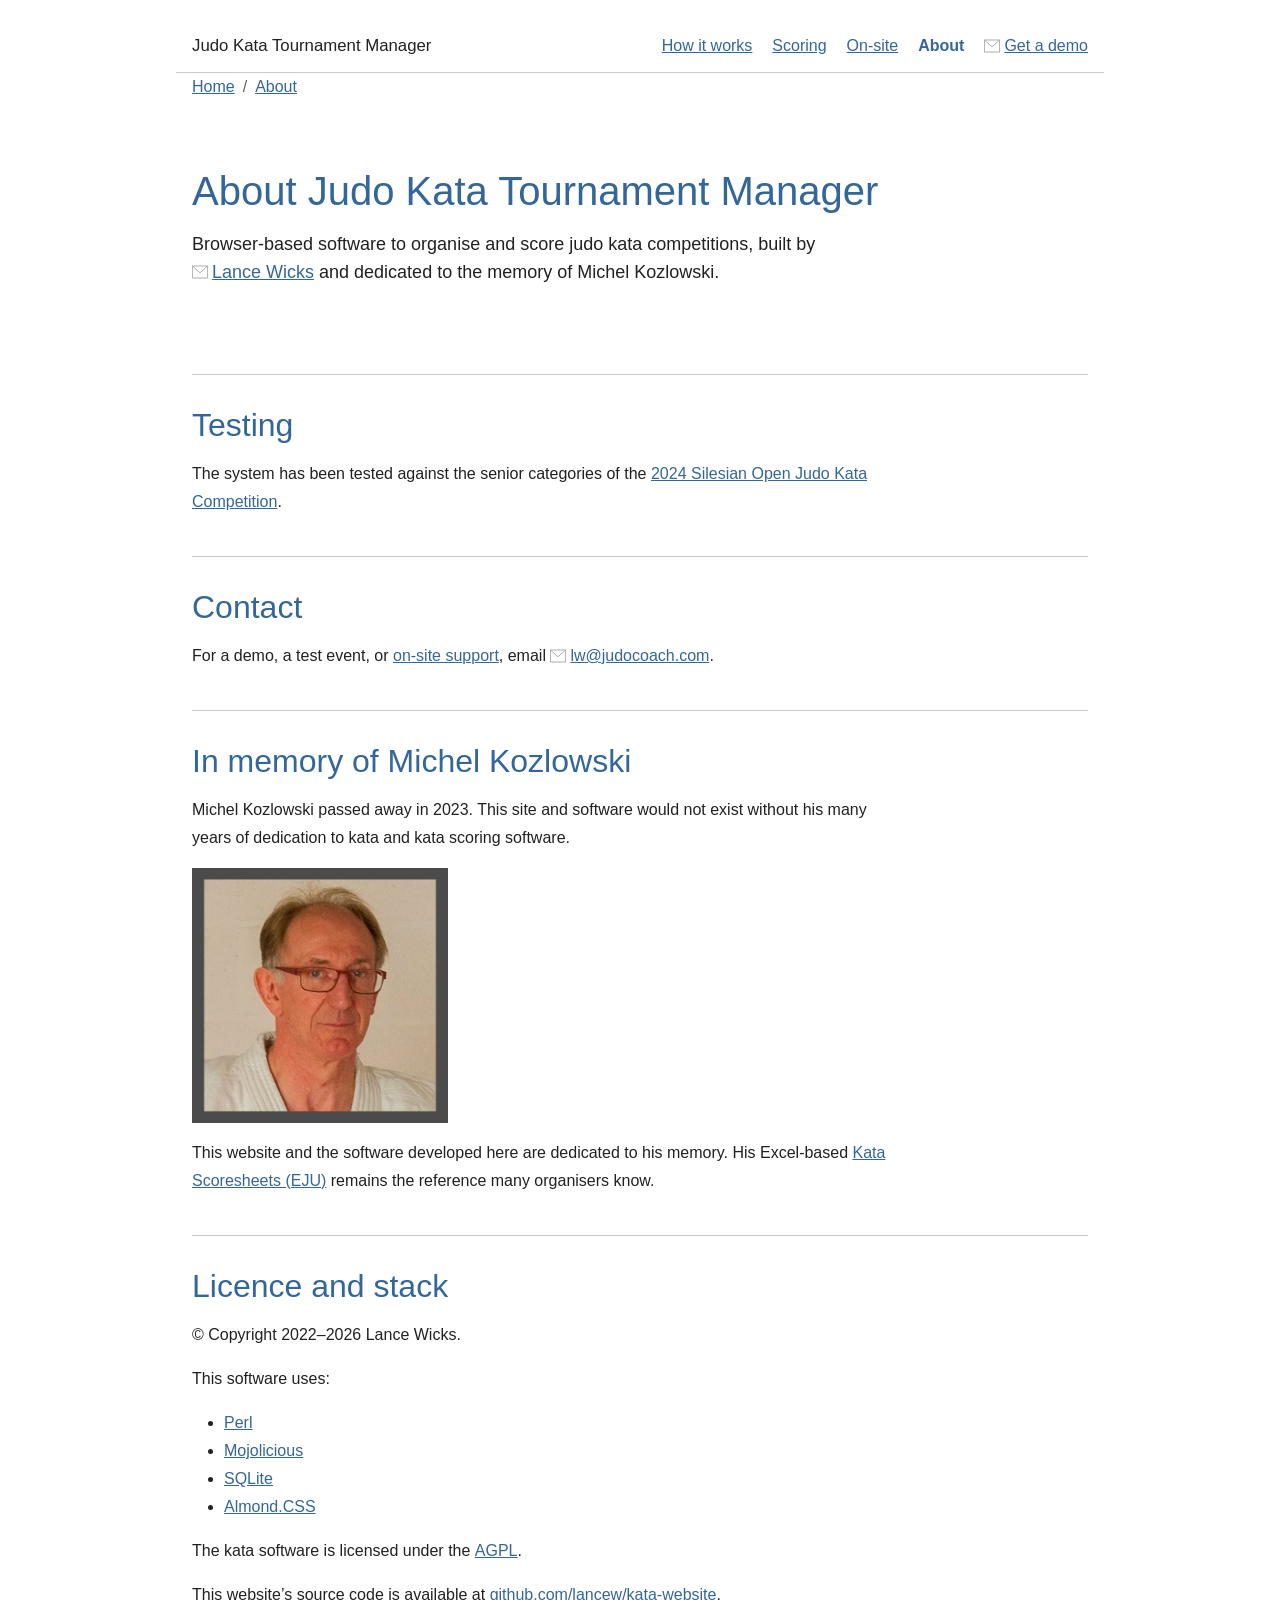
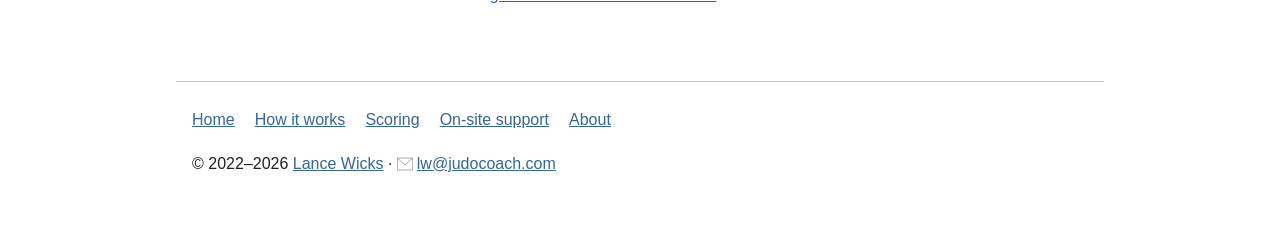
==== about/index.html @ 89c4f27e "Add value-led hero, how-it-works steps, FAQ and licensing copy to homepage" ====
<!DOCTYPE html>
<html lang="en">
  <head>
    <meta charset="utf-8" />
    <meta name="viewport" content="width=device-width, initial-scale=1" />
    <meta name="theme-color" content="#ffffff" />
    <meta name="author" content="Lance Wicks" />
    <meta name="copyright" content="Lance Wicks" />
    <meta property="og:type" content="website" />
    <meta property="og:site_name" content="Judo Kata Tournament Manager" />
    <meta property="og:locale" content="en_GB" />
    <meta property="og:image" content="https://katajudo.com/og-image.png" />
    <meta property="og:image:alt" content="Judo Kata Tournament Manager" />
    <meta name="twitter:card" content="summary_large_image" />
    <meta name="twitter:image" content="https://katajudo.com/og-image.png" />
    <meta name="twitter:image:alt" content="Judo Kata Tournament Manager" />
    <link rel="stylesheet" href="/css/almond.css" />
    <link rel="stylesheet" href="/css/kata.css" />
    <link rel="apple-touch-icon" sizes="180x180" href="/apple-touch-icon.png" />
    <link rel="icon" type="image/png" sizes="32x32" href="/favicon-32x32.png" />
    <link rel="icon" type="image/png" sizes="16x16" href="/favicon-16x16.png" />
    <link rel="manifest" href="/site.webmanifest" />
    <title>About the project | Judo Kata Tournament Manager</title>
    <meta name="description" content="Judo Kata Tournament Manager is built by Lance Wicks and dedicated to Michel Kozlowski. Contact, AGPL licence, and how to get a demo." />
    <link rel="canonical" href="https://katajudo.com/about/" />
    <meta property="og:url" content="https://katajudo.com/about/" />
    <meta property="og:title" content="About the project | Judo Kata Tournament Manager" />
    <meta property="og:description" content="Judo Kata Tournament Manager is built by Lance Wicks and dedicated to Michel Kozlowski. Contact, AGPL licence, and how to get a demo." />
    <meta name="twitter:title" content="About the project | Judo Kata Tournament Manager" />
    <meta name="twitter:description" content="Judo Kata Tournament Manager is built by Lance Wicks and dedicated to Michel Kozlowski. Contact, AGPL licence, and how to get a demo." />
    <script type="application/ld+json">
{
  "@context": "https://schema.org",
  "@graph": [
    {
      "@type": "WebSite",
      "@id": "https://katajudo.com/#website",
      "name": "Judo Kata Tournament Manager",
      "url": "https://katajudo.com/",
      "description": "Browser-based software to organise, score, and display judo kata competitions from one laptop on the local network.",
      "inLanguage": "en",
      "publisher": {
        "@id": "https://katajudo.com/#author"
      },
      "mainEntity": {
        "@id": "https://katajudo.com/#app"
      }
    },
    {
      "@type": "Person",
      "@id": "https://katajudo.com/#author",
      "name": "Lance Wicks",
      "email": "lw@judocoach.com",
      "url": "https://katajudo.com/about/",
      "sameAs": [
        "https://github.com/lancew",
        "https://www.linkedin.com/in/lancew",
        "https://perl.kiwi/typing"
      ]
    },
    {
      "@type": "SoftwareApplication",
      "@id": "https://katajudo.com/#app",
      "name": "Judo Kata Tournament Manager",
      "url": "https://katajudo.com/"
    },
    {
      "@type": "AboutPage",
      "@id": "https://katajudo.com/about/#webpage",
      "url": "https://katajudo.com/about/",
      "name": "About the project | Judo Kata Tournament Manager",
      "description": "Judo Kata Tournament Manager is built by Lance Wicks and dedicated to Michel Kozlowski. Contact, AGPL licence, and how to get a demo.",
      "isPartOf": {
        "@id": "https://katajudo.com/#website"
      },
      "about": {
        "@id": "https://katajudo.com/#app"
      },
      "primaryImageOfPage": {
        "@type": "ImageObject",
        "url": "https://katajudo.com/og-image.png"
      }
    },
    {
      "@type": "BreadcrumbList",
      "itemListElement": [
        {
          "@type": "ListItem",
          "position": 1,
          "name": "Home",
          "item": "https://katajudo.com/"
        },
        {
          "@type": "ListItem",
          "position": 2,
          "name": "About",
          "item": "https://katajudo.com/about/"
        }
      ]
    }
  ]
}
    </script>
  </head>
  <body>
    <a class="skip-link" href="#main">Skip to main content</a>

    <header class="site-header">
      <p class="site-brand"><a href="/">Judo Kata Tournament Manager</a></p>
      <nav class="site-nav" aria-label="Primary">
        <ul>
          <li><a href="/how-it-works/">How it works</a></li>
          <li><a href="/scoring/">Scoring</a></li>
          <li><a href="/on-site/">On-site</a></li>
          <li><a href="/about/" aria-current="page">About</a></li>
          <li>
            <a href="mailto:lw@judocoach.com?subject=Kata%20Tournament%20Manager%20demo">Get a demo</a>
          </li>
        </ul>
      </nav>
    </header>

    <main id="main" class="content">
      <nav class="breadcrumbs" aria-label="Breadcrumb">
        <ol>
          <li><a href="/">Home</a></li>
          <li><a href="/about/" aria-current="page">About</a></li>
        </ol>
      </nav>

      <header class="hero">
        <h1>About Judo Kata Tournament Manager</h1>
        <p class="lede">
          Browser-based software to organise and score judo kata competitions,
          built by
          <a href="mailto:lw@judocoach.com">Lance Wicks</a>
          and dedicated to the memory of Michel Kozlowski.
        </p>
      </header>

      <section class="section" aria-labelledby="testing-heading">
        <h2 id="testing-heading">Testing</h2>
        <p>
          The system has been tested against the senior categories of the
          <a
            href="https://sites.google.com/view/silesian-kata/silesian-open-judo-kata"
            rel="noopener noreferrer"
            >2024 Silesian Open Judo Kata Competition</a
          >.
        </p>
      </section>

      <section class="section" aria-labelledby="contact-heading">
        <h2 id="contact-heading">Contact</h2>
        <p>
          For a demo, a test event, or
          <a href="/on-site/">on-site support</a>, email
          <a href="mailto:lw@judocoach.com">lw@judocoach.com</a>.
        </p>
      </section>

      <section class="section memorial" aria-labelledby="memorial-heading">
        <h2 id="memorial-heading">In memory of Michel Kozlowski</h2>
        <p>
          Michel Kozlowski passed away in 2023. This site and software would not
          exist without his many years of dedication to kata and kata scoring
          software.
        </p>
        <img
          src="/mk.jpg"
          alt="Portrait of Michel Kozlowski"
          width="660"
          height="657"
          loading="lazy"
        />
        <p>
          This website and the software developed here are dedicated to his
          memory. His Excel-based
          <a
            href="https://sites.google.com/site/katascoresheets/"
            rel="noopener noreferrer"
            >Kata Scoresheets (EJU)</a
          >
          remains the reference many organisers know.
        </p>
      </section>

      <section class="section" aria-labelledby="licence-heading">
        <h2 id="licence-heading">Licence and stack</h2>
        <p>© Copyright 2022–2026 Lance Wicks.</p>
        <p>This software uses:</p>
        <ul>
          <li>
            <a href="https://www.perl.org/" rel="noopener noreferrer">Perl</a>
          </li>
          <li>
            <a href="https://mojolicious.io/" rel="noopener noreferrer"
              >Mojolicious</a
            >
          </li>
          <li>
            <a href="https://sqlite.org/index.html" rel="noopener noreferrer"
              >SQLite</a
            >
          </li>
          <li>
            <a
              href="https://alvaromontoro.github.io/almond.css/demo/"
              rel="noopener noreferrer"
              >Almond.CSS</a
            >
          </li>
        </ul>
        <p>
          The kata software is licensed under the
          <a
            href="https://github.com/lancew/judo-kata-tournament-manager/blob/main/LICENSE"
            rel="noopener noreferrer"
            >AGPL</a
          >.
        </p>
        <p>
          This website’s source code is available at
          <a
            href="https://github.com/lancew/kata-website"
            rel="noopener noreferrer"
            >github.com/lancew/kata-website</a
          >.
        </p>
      </section>
    </main>

    <footer class="site-footer">
      <nav class="footer-nav" aria-label="Footer">
        <ul>
          <li><a href="/">Home</a></li>
          <li><a href="/how-it-works/">How it works</a></li>
          <li><a href="/scoring/">Scoring</a></li>
          <li><a href="/on-site/">On-site support</a></li>
          <li><a href="/about/">About</a></li>
        </ul>
      </nav>
      <p>
        © 2022–2026
        <a href="/about/">Lance Wicks</a>
        ·
        <a href="mailto:lw@judocoach.com">lw@judocoach.com</a>
      </p>
    </footer>

    <dialog class="lightbox" id="lightbox">
      <button type="button" class="lightbox-close" aria-label="Close">
        ×
      </button>
      <img id="lightbox-img" alt="" />
    </dialog>
    <script src="/js/lightbox.js" defer></script>
  </body>
</html>
---- css/almond.css ----
/************************************************************/
/*                        Almond.CSS                        */
/************************************************************/
/** Author:  Alvaro Montoro                                **/
/** Project: https://github.com/alvaromontoro/almond.css   **/
/************************************************************/
:root {
  /* Colors */
  --primaryH: 210;
  --primaryS: 50%;
  --primaryL: 40%;
  --primary-bg: #fff;
  --secondaryH: 0;
  --secondaryS: 0%;
  --secondaryL: 13%;
  --secondary-bg: #fff;
  /* Font */
  --font-family: Helvetica, Arial, sans-serif;
  --font-size-root: 16px;
  --font-weight-bolder: 700;
  --font-weight-bold: 400;
  --font-weight-normal: 200;
  --font-weight-thin: 100;
  --line-height: 1.75rem;
  --heading-margin: 1.5rem 0 1rem;
  /* Inputs */
  --border-radius: 2px;
  /* Status */
  --error: #d00;
  --warning: #ec0;
  --info: #369;
  --correct: #080; }

:root {
  /* Calculated colors */
  --primary: hsl(var(--primaryH), var(--primaryS), var(--primaryL));
  --primary-bright: hsl(var(--primaryH), calc(var(--primaryS) * 1.25), 90%);
  --primary-transparent: hsla(var(--primaryH), var(--primaryS), var(--primaryL), 0.05);
  --primary-dark: hsl(var(--primaryH), var(--primaryS), calc(var(--primaryL) * 0.5));
  --primary-darker: hsl(var(--primaryH), var(--primaryS), calc(var(--primaryL) * 0.2));
  --primary-light: hsl(var(--primaryH), var(--primaryS), 75%);
  --primary-lighter: hsl(var(--primaryH), var(--primaryS), 96%);
  --secondary: hsl(var(--secondaryH), var(--secondaryS), var(--secondaryL));
  --secondary-transparent: hsl(var(--secondaryH), var(--secondaryS), var(--secondaryL), 0.05);
  --secondary-dark: hsl(var(--secondaryH), var(--secondaryS), calc(var(--secondaryL) * 0.5));
  --secondary-darker: hsl(var(--secondaryH), var(--secondaryS), calc(var(--secondaryL) * 0.2));
  --secondary-light: hsl(var(--secondaryH), var(--secondaryS), 75%);
  --secondary-lighter: hsl(var(--secondaryH), var(--secondaryS), 96%); }

html {
  -ms-text-size-adjust: 100%;
  -webkit-text-size-adjust: 100%;
  background-color: var(--secondary-bg);
  color: var(--secondary);
  font-family: var(--font-family);
  font-size: var(--font-size-root);
  font-weight: var(--font-weight-normal);
  margin: 0;
  padding: 0; }

body {
  font-size: 1rem;
  margin: auto auto;
  padding: 1rem; }

@media all and (min-width: 1024px) {
  body {
    max-width: 920px; } }

@media all and (min-width: 1200px) {
  body {
    max-width: 1080px; } }

:focus {
  outline: 1px dashed var(--primary);
  outline-offset: 2px; }

[hidden],
template {
  display: none; }

h1,
h2,
h3,
h4,
h5,
h6 {
  color: var(--primary);
  font-weight: var(--font-weight-normal);
  margin: var(--heading-margin); }

h1 {
  font-size: 2.5rem; }

h2 {
  font-size: 2rem; }

h3 {
  font-size: 1.66rem; }

h4 {
  font-size: 1.45rem; }

h5 {
  font-size: 1.25rem;
  font-weight: var(--font-weight-bold); }

h6 {
  font-size: 1.125rem;
  font-weight: var(--font-weight-bold); }

ul,
ol {
  margin: 1rem 0;
  padding-left: 2rem; }
  ul ul,
  ul ol,
  ol ul,
  ol ol {
    margin: 0; }

li {
  font-size: 1rem;
  line-height: var(--line-height);
  max-width: 80ch;
  max-width: calc(80ch - 3rem); }

table {
  background-color: var(--secondary-bg);
  border: 0;
  border-collapse: collapse;
  border-spacing: 0;
  width: 100%; }

thead {
  box-shadow: inset 0 -2px var(--secondary); }

tfoot {
  box-shadow: inset 0 2px var(--secondary); }

tbody tr:nth-child(even) {
  background-color: var(--secondary-lighter); }

tbody tr:hover {
  background-color: var(--primary-lighter); }

td,
th {
  padding: 1rem 0.5rem;
  vertical-align: top; }

th {
  font-weight: var(--font-weight-bolder); }

input:not([type="file"]),
optgroup,
option,
textarea,
select {
  border: 1px solid var(--secondary-light);
  border-radius: var(--border-radius);
  box-sizing: border-box;
  color: inherit;
  font: inherit;
  font-size: 1rem;
  height: 2.5rem;
  line-height: normal;
  margin: 0;
  padding: 0 0.5rem;
  max-width: 100%;
  min-width: 15rem;
  text-transform: none;
  vertical-align: bottom; }
  input:not([type="file"]):invalid,
  optgroup:invalid,
  option:invalid,
  textarea:invalid,
  select:invalid {
    border-color: var(--error); }
  input:not([type="file"]):invalid:hover,
  optgroup:invalid:hover,
  option:invalid:hover,
  textarea:invalid:hover,
  select:invalid:hover {
    border: 1px solid #aa0000; }
  input:not([type="file"])[disabled], input:not([type="file"]):disabled,
  optgroup[disabled],
  optgroup:disabled,
  option[disabled],
  option:disabled,
  textarea[disabled],
  textarea:disabled,
  select[disabled],
  select:disabled {
    background: var(--secondary-lighter);
    color: var(--secondary-light); }
  input:not([type="file"])::-webkit-calendar-picker-indicator,
  optgroup::-webkit-calendar-picker-indicator,
  option::-webkit-calendar-picker-indicator,
  textarea::-webkit-calendar-picker-indicator,
  select::-webkit-calendar-picker-indicator {
    display: none;
    background: none; }

input:not([type="file"]):not([type="image"]):not(:invalid):not(:disabled):not([disabled]):not([readonly]):hover,
textarea:not(:invalid):not(:disabled):not([disabled]):not([readonly]):hover,
select:not(:invalid):not(:disabled):not([disabled]):not([readonly]):hover {
  border: 1px solid var(--secondary); }

input[type="color"] {
  padding: 0.125rem; }

input[type="range"] {
  padding: 0; }

textarea {
  height: 5rem;
  line-height: 1.5rem;
  overflow: auto; }

input[type="number"]::-webkit-inner-spin-button,
input[type="number"]::-webkit-outer-spin-button {
  height: auto; }

input[type="search"] {
  -webkit-appearance: textfield;
  appearance: textfield; }

input[type="search"]::-webkit-search-cancel-button,
input[type="search"]::-webkit-search-decoration {
  -webkit-appearance: none;
  appearance: none; }

input[type="radio"],
input[type="checkbox"],
input[type="image"],
input[type="file"] {
  border: 0;
  box-sizing: border-box;
  height: auto;
  max-width: initial;
  min-width: auto;
  padding: 0; }

button,
input[type="button"],
input[type="reset"],
input[type="submit"] {
  -webkit-appearance: button;
  appearance: button;
  background-color: var(--primary);
  border: 1px solid transparent;
  border-radius: var(--border-radius);
  box-sizing: border-box;
  color: var(--primary-bg);
  cursor: pointer;
  display: inline-block;
  font-size: 0.8rem;
  font-weight: var(--font-weight-bold);
  margin: 0;
  max-width: auto;
  min-height: 2.5rem;
  min-width: auto;
  overflow: visible;
  padding: 0 1rem;
  text-transform: uppercase; }
  button[disabled], button:disabled,
  input[type="button"][disabled],
  input[type="button"]:disabled,
  input[type="reset"][disabled],
  input[type="reset"]:disabled,
  input[type="submit"][disabled],
  input[type="submit"]:disabled {
    background: var(--secondary-lighter);
    color: var(--secondary-light); }
  button:not(:disabled):not([disabled]):hover,
  input[type="button"]:not(:disabled):not([disabled]):hover,
  input[type="reset"]:not(:disabled):not([disabled]):hover,
  input[type="submit"]:not(:disabled):not([disabled]):hover {
    background-color: var(--primary-dark);
    border: 1px solid transparent; }

input[type="reset"] {
  background-color: var(--primary-bg);
  border: 1px solid var(--primary);
  color: var(--primary); }
  input[type="reset"]:not(:disabled):not([disabled]):hover {
    background-color: var(--primary-lighter); }
  input[type="reset"]:disabled, input[type="reset"][disabled] {
    background: var(--secondary-lighter);
    border: 1px solid transparent;
    color: var(--secondary-light); }

button[disabled],
html input[disabled] {
  cursor: default; }

button::-moz-focus-inner,
input::-moz-focus-inner {
  border: 0;
  padding: 0; }

input[type="radio"],
input[type="checkbox"] {
  -moz-appearance: none;
  -webkit-appearance: none;
  appearance: none;
  width: 1rem;
  height: 1rem;
  border-radius: 50%;
  border: 1px solid var(--secondary-light);
  box-shadow: inset 0 0 0 0.185rem var(--secondary-bg);
  background: var(--secondary-bg);
  vertical-align: text-top; }
  input[type="radio"][type="checkbox"],
  input[type="checkbox"][type="checkbox"] {
    border-radius: var(--border-radius); }
  input[type="radio"]:checked,
  input[type="checkbox"]:checked {
    background: var(--primary); }
  input[type="radio"]:disabled,
  input[type="checkbox"]:disabled {
    box-shadow: inset 0 0 0 0.185rem var(--secondary-lighter);
    background: var(--secondary-lighter); }

select:not([multiple]) {
  -webkit-appearance: none;
  appearance: none;
  background-image: url("data:image/svg+xml;utf8,<svg xmlns='http://www.w3.org/2000/svg' width='40' height='40'><path d='M0,10 20,30 40,10' fill='none' stroke='%23999' stroke-width='2'/></svg>");
  background-size: 1em 1em;
  background-repeat: no-repeat;
  background-position: right 0.5em center;
  padding-right: 2em; }
  select:not([multiple]):hover, select:not([multiple]):active {
    background-image: url("data:image/svg+xml;utf8,<svg xmlns='http://www.w3.org/2000/svg' width='40' height='40'><path d='M0,10 20,30 40,10' fill='none' stroke='%23222' stroke-width='2'/></svg>"); }

select[multiple] {
  min-height: 10rem;
  padding: 0; }
  select[multiple] option:checked {
    background: var(--secondary-light) linear-gradient(0deg, var(--secondary-light) 0%, var(--secondary-light) 100%); }
  select[multiple]:focus option:checked {
    background: var(--primary) linear-gradient(0deg, var(--primary) 0%, var(--primary) 100%);
    color: var(--primary-bg); }

optgroup {
  border: 0;
  border-radius: 0;
  font-weight: var(--font-weight-bolder);
  padding: 0.5rem; }

option {
  border: 0;
  border-radius: 0;
  display: flex;
  font-weight: var(--font-weight-normal);
  align-items: center;
  justify-content: flex-start; }
  option:hover {
    border: 0;
    background: var(--primary-lighter); }

a,
a:link,
a:visited,
a:active,
a:focus {
  color: var(--primary);
  font-weight: var(--font-weight-bold);
  text-decoration: underline; }

a:hover {
  text-decoration: none;
  color: var(--primary-dark); }

abbr[title] {
  border-bottom: 0;
  text-decoration: underline;
  text-decoration-style: dashed;
  text-decoration-color: var(--primary); }

address {
  display: block;
  font-style: normal;
  margin: 1rem 0; }

audio {
  display: inline-block;
  vertical-align: baseline;
  max-width: 100%; }
  audio:not([controls]) {
    display: none;
    height: 0; }

b,
strong {
  font-weight: var(--font-weight-bolder); }

blockquote {
  background-color: var(--secondary-transparent);
  box-sizing: border-box;
  display: block;
  margin: 1rem 0 1rem 3rem;
  max-width: 80ch;
  max-width: calc(80ch - 3rem);
  overflow: hidden;
  padding: 1rem;
  page-break-inside: avoid;
  position: relative; }
  blockquote::before {
    content: open-quote;
    color: hsla(var(--secondaryH), var(--secondaryS), var(--secondaryL), 0.15);
    font-size: 5rem;
    font-family: "Times New Roman", "Times", serif;
    left: 0.25rem;
    line-height: 1;
    position: absolute;
    top: 0;
    z-index: -1; }
  blockquote > :first-child {
    margin-top: 0;
    text-indent: 1rem; }
  blockquote > :last-child {
    margin-bottom: 0; }

canvas {
  display: inline-block;
  vertical-align: baseline;
  max-width: 100%; }

cite {
  font-style: italic;
  font-weight: var(--font-weight-thin); }

code {
  background: var(--secondary-lighter);
  color: var(--secondary);
  display: inline-block;
  font-family: monospace, monospace;
  font-size: 1em;
  font-weight: var(--font-weight-bold);
  padding: 0 0.25rem; }

del {
  text-decoration: line-through;
  text-decoration-color: var(--primary); }

dialog {
  border: 1px solid var(--secondary-light);
  border-radius: var(--border-radius);
  display: none;
  left: 50%;
  margin: 0;
  max-height: 80vh;
  max-width: 80vw;
  min-width: 20vw;
  padding: 1rem;
  position: fixed;
  top: 50%;
  transform: translate(-50%, -50%);
  z-index: 1; }
  dialog[open] {
    display: flex;
    flex-direction: column; }
  dialog::before {
    content: "";
    background: var(--secondary);
    height: 100vmax;
    left: 50%;
    opacity: 0.33;
    position: absolute;
    top: 50%;
    transform: translate(-50%, -50%);
    width: 100vmax;
    z-index: -1; }
  dialog::after {
    content: "";
    background: var(--primary-bg);
    border-radius: var(--border-radius);
    height: 100%;
    left: 0;
    position: absolute;
    top: 0;
    width: 100%;
    z-index: -1; }
  dialog > * {
    max-height: 80vh;
    overflow: auto; }
  dialog > h1,
  dialog > h2,
  dialog > h3,
  dialog > h4,
  dialog > h5,
  dialog > h6 {
    border-bottom: 1px solid var(--secondary-light);
    border-radius: var(--border-radius) var(--border-radius) 0 0;
    color: var(--secondary);
    font-size: 1.125rem;
    margin: -1rem -1rem 1rem -1rem;
    padding: 0.5rem 1rem; }

details {
  border: 1px solid var(--secondary-light);
  display: block;
  padding: 0 1rem; }
  details summary {
    margin: 0 -1rem;
    padding: 1rem; }
  details[open] summary {
    border-bottom: 1px solid var(--secondary-light); }
  details + details {
    border-top: 0;
    border-radius: 0; }
  details:first-of-type {
    border-top-left-radius: var(--border-radius);
    border-top-right-radius: var(--border-radius); }
  details:last-of-type {
    border-bottom-left-radius: var(--border-radius);
    border-bottom-right-radius: var(--border-radius); }

dfn {
  font-style: italic;
  font-weight: var(--font-weight-bold); }

dl {
  margin: 1rem 0;
  font-size: 1rem;
  line-height: 1.5rem;
  max-width: 80ch; }

dt {
  font-weight: var(--font-weight-bold);
  margin-top: 1rem; }

dd {
  margin-left: 1rem;
  font-style: italic; }

fieldset {
  border: 1px solid var(--secondary-light);
  border-radius: var(--border-radius);
  margin: 1rem 0;
  padding: 0 1rem 1rem 1rem; }
  fieldset > :last-child {
    margin-bottom: 0; }

legend {
  background: var(--secondary-lighter);
  border: 1px solid var(--secondary-light);
  border-radius: var(--border-radius);
  padding: 0.25rem 0.5rem; }

figure {
  background: var(--secondary-lighter);
  border: 1px solid var(--secondary-light);
  border-radius: var(--border-radius);
  display: block;
  margin: 1rem 0;
  padding: 1rem;
  text-align: center; }

figcaption {
  font-size: 0.875rem;
  font-style: italic; }

hgroup {
  border-left: 5px solid var(--primary);
  display: block;
  margin: var(--heading-margin);
  padding-left: 1rem; }
  hgroup h1,
  hgroup h2,
  hgroup h3,
  hgroup h4,
  hgroup h5,
  hgroup h6 {
    margin: 0; }

hr {
  border: 0;
  border-top: 1px solid var(--secondary-light);
  box-sizing: content-box;
  height: 0;
  margin: 2rem auto;
  max-width: 15rem;
  width: 50%; }

img {
  border: 0;
  max-width: 100%; }

ins {
  text-decoration: underline;
  text-decoration-color: var(--primary); }

kbd {
  background-color: var(--secondary-lighter);
  border: 1px solid var(--secondary-light);
  border-radius: var(--border-radius);
  color: var(--secondary);
  font-family: monospace, monospace;
  font-size: 0.9rem;
  padding: 0.125rem 0.25rem; }

mark {
  background-color: var(--primary-bright);
  border-left: 4px solid var(--primary-bright);
  border-right: 4px solid var(--primary-bright);
  color: var(--secondary-darker); }

output {
  font-weight: var(--font-weight-bold);
  unicode-bidi: isolate; }

p {
  font-size: 1rem;
  line-height: var(--line-height);
  margin: 1rem 0;
  max-width: 80ch; }

pre {
  font-family: monospace, monospace;
  font-size: 1em;
  margin: 1rem 0;
  max-width: 100%;
  overflow: auto; }
  pre > code {
    box-sizing: border-box;
    display: block;
    font-size: 1rem;
    line-height: 1.5rem;
    min-width: 100%;
    padding: 1rem;
    width: min-content; }

progress {
  display: inline-block;
  max-width: 100%;
  min-width: 15rem;
  vertical-align: baseline; }

q {
  font-style: italic; }
  q::before {
    content: open-quote;
    font-style: normal; }
  q::after {
    content: close-quote;
    font-style: normal; }

s,
strike {
  text-decoration: line-through;
  text-decoration-color: var(--primary); }

samp {
  font-family: monospace, monospace;
  font-size: 1em;
  font-weight: var(--font-weight-bold); }

small {
  font-size: 0.75em; }

sub,
sup {
  font-size: 0.75em;
  line-height: 0;
  position: relative;
  vertical-align: baseline; }

sup {
  top: -0.5em; }

sub {
  bottom: -0.25em; }

svg:not(:root) {
  border: 0;
  max-width: 100%;
  overflow: hidden; }

u {
  text-decoration: underline;
  text-decoration-style: wavy;
  text-decoration-color: var(--error); }

var {
  font-family: monospace, monospace;
  font-size: 1em;
  font-style: normal;
  font-weight: var(--font-weight-bold); }

video {
  display: inline-block;
  vertical-align: baseline;
  max-width: 100%; }

a[href^="mailto:"],
a[href^="tel:"],
a[href^="sms:"],
a[href^="file:"],
a[rel~="external"],
a[rel~="bookmark"],
a[download] {
  background-repeat: no-repeat;
  background-size: 1rem 1rem;
  background-position: 0rem 50%;
  display: inline-block;
  padding-left: 1.25rem; }

a[href^="mailto:"] {
  background-image: url("data:image/svg+xml;utf8,<svg xmlns='http://www.w3.org/2000/svg' width='40' height='40'><path d='M1,5 39,5 39,35 1,35 1,5 20,22 39,5' stroke='%23999' stroke-width='2' fill='none' /></svg>"); }

a[href^="tel:"] {
  background-image: url("data:image/svg+xml;utf8,<svg xmlns='http://www.w3.org/2000/svg' width='40' height='40'><g fill='none' stroke='%23999' stroke-width='2'><path d='M8,1 34,1 34,39 8,39Z M12,5 30,5 30,30 12,30Z' /><circle cx='21' cy='34' r='2' /></g></svg>"); }

a[href^="sms:"] {
  background-image: url("data:image/svg+xml;utf8,<svg xmlns='http://www.w3.org/2000/svg' width='40' height='40'><path d='M2,2 38,2 38,28 22,28 12,38 12,28 2,28Z' fill='none' stroke='%23999' stroke-width='2'/></svg>"); }

a[href^="file:"] {
  background-image: url("data:image/svg+xml;utf8,<svg xmlns='http://www.w3.org/2000/svg' width='40' height='40'><path d='M5,2 28,2 35,9 35,38 5,38Z M28,2 28,9 35,9' fill='none' stroke='%23999' stroke-width='2'/></svg>"); }

a[download] {
  background-image: url("data:image/svg+xml;utf8,<svg xmlns='http://www.w3.org/2000/svg' width='40' height='40'><path d='M5,2 28,2 35,9 35,38 5,38Z M28,2 28,9 35,9 M20,10 20,30 M11,21 20,30 29,21' fill='none' stroke='%23999' stroke-width='2'/></svg>"); }

a[rel~="external"] {
  background-image: url("data:image/svg+xml;utf8,<svg xmlns='http://www.w3.org/2000/svg' width='40' height='40'><path d='M28,4 39,4 39,15 M39,4 23,20 M28,9 7,9 7,34 35,34 35,15' fill='none' stroke='%23999' stroke-width='2'/></svg>"); }

a[rel~="bookmark"] {
  background-image: url("data:image/svg+xml;utf8,<svg xmlns='http://www.w3.org/2000/svg' width='40' height='40'><path d='M5,2 35,2 35,38 20,25 5,38Z' fill='none' stroke='%23999' stroke-width='2'/></svg>"); }

/* input images */
input[type="date"],
input[type="datetime-local"],
input[type="email"],
input[type="month"],
input[type="number"],
input[type="password"],
input[type="search"],
input[type="tel"],
input[type="time"],
input[type="url"],
input[type="week"] {
  padding-left: 2.5rem;
  background-repeat: no-repeat;
  background-size: 1.5rem 1.5rem;
  background-position: 0.5rem 50%; }

input[type="date"],
input[type="datetime-local"],
input[type="month"],
input[type="week"] {
  background-image: url("data:image/svg+xml;utf8,<svg xmlns='http://www.w3.org/2000/svg' width='40' height='40'><rect x='1' y='5' width='37' height='7' fill='%23e8e8e8' /><path d='M1,5 37,5 37,37 1,37 Z M1,13 37,13 37,21 1,21 1,29 37,29 M7,5 7,37 13,37 13,5 19,5 19,37 25,37 25,5 31,5 31,37' stroke='%23ccc' stroke-width='2' fill='none' /></svg>"); }

input[type="email"] {
  background-image: url("data:image/svg+xml;utf8,<svg xmlns='http://www.w3.org/2000/svg' width='40' height='40'><path d='M1,5 39,5 39,35 1,35 1,5 20,22 39,5' stroke='%23ccc' stroke-width='2' fill='none' /></svg>"); }

input[type="time"] {
  background-image: url("data:image/svg+xml;utf8,<svg xmlns='http://www.w3.org/2000/svg' width='40' height='40'><circle cx='20' cy='20' r='19' fill='none' stroke='%23ccc' stroke-width='2' /><path d='M21,20 8.5,20' stroke='%23ccc' stroke-width='3' /><path d='M20,21 20,5' stroke='%23ccc' stroke-width='2' /></svg>"); }

input[type="search"] {
  background-image: url("data:image/svg+xml;utf8,<svg xmlns='http://www.w3.org/2000/svg' width='40' height='40'><path d='M36,36 20,20' stroke='%23ccc' stroke-width='3' /><circle cx='15' cy='15' r='14' fill='white' stroke='%23ccc' stroke-width='2' /></svg>"); }

input[type="password"] {
  background-image: url("data:image/svg+xml;utf8,<svg xmlns='http://www.w3.org/2000/svg' width='40' height='40'><circle cx='20' cy='15' r='10' fill='none' stroke='%23ccc' stroke-width='2' /><path fill='white' stroke='%23ccc' stroke-width='2' d='M5,19 35,19 35,39 5,39Z M20,25 20,30' /></svg>"); }

input[type="tel"] {
  background-image: url("data:image/svg+xml;utf8,<svg xmlns='http://www.w3.org/2000/svg' width='40' height='40'><g fill='none' stroke='%23ccc' stroke-width='2'><path d='M8,1 34,1 34,39 8,39Z M12,5 30,5 30,30 12,30Z' /><circle cx='21' cy='34' r='2' /></g></svg>"); }

input[type="url"] {
  background-image: url("data:image/svg+xml;utf8,<svg xmlns='http://www.w3.org/2000/svg' width='40' height='40'><g fill='none' stroke='%23ccc' stroke-width='2'><circle cx='20' cy='20' r='19'  /><path d='M2,20 38,20 M20,2 C7,2 7,38 20,38 33,38 33,2 20,2 20,2 20,38 20,38' /></g></svg>"); }

input[type="number"] {
  background-image: url("data:image/svg+xml;utf8,<svg xmlns='http://www.w3.org/2000/svg' width='40' height='40'><path d='M26,4 21,36 M15,4 10,36 M4,15 36,15 M2,26 34,26' fill='none' stroke='%23ccc' stroke-width='2' /></svg>"); }

[role="progressbar"] {
  --value: 50;
  --thick: 50%;
  --medium: 58%;
  --thin: 67%;
  --thickness: var(--medium);
  aspect-ratio: 1;
  border-radius: 50%;
  display: grid;
  font-size: 2em;
  overflow: hidden;
  place-items: center;
  position: relative;
  width: 100%; }
  [role="progressbar"]::before {
    content: "";
    background: conic-gradient(var(--primary) calc(var(--value) * 1%), #0000 0);
    background-color: var(--primary-lighter);
    height: 100%;
    left: 0;
    -webkit-mask: radial-gradient(#0000 var(--thickness), #000 0);
    mask: radial-gradient(#0000 var(--thickness), #000 0);
    position: absolute;
    top: 0;
    transition: background-color 0.5s;
    width: 100%; }
  [role="progressbar"]::after {
    counter-reset: percentage var(--value);
    content: counter(percentage) "%"; }
  [role="progressbar"]:hover::before {
    background-color: var(--primary-light); }
---- css/kata.css ----
/* Marketing layout helpers on top of AlmondCSS */

.skip-link {
  position: absolute;
  left: -9999px;
  top: 0;
  z-index: 1000;
  padding: 0.75rem 1rem;
  background: #111;
  color: #fff;
  text-decoration: none;
}

.skip-link:focus {
  left: 1rem;
  top: 1rem;
}

:focus-visible {
  outline: 3px solid #0b57d0;
  outline-offset: 2px;
}

.site-header {
  max-width: 56rem;
  margin: 0 auto;
  padding: 1rem 1rem 0.75rem;
  display: flex;
  flex-wrap: wrap;
  align-items: baseline;
  justify-content: space-between;
  gap: 0.5rem 1.5rem;
  border-bottom: 1px solid #ccc;
}

.site-brand {
  margin: 0;
  font-weight: 700;
  font-size: 1.05rem;
}

.site-brand a {
  color: inherit;
  text-decoration: none;
}

.site-brand a:hover,
.site-brand a:focus-visible {
  text-decoration: underline;
}

.site-nav ul,
.inpage-nav ul,
.footer-nav ul {
  display: flex;
  flex-wrap: wrap;
  gap: 0.75rem 1.25rem;
  list-style: none;
  padding-left: 0;
  margin: 0.5rem 0 0;
}

.site-nav ul {
  margin: 0;
}

.site-nav a[aria-current="page"] {
  font-weight: 700;
  text-decoration: none;
}

.breadcrumbs ol {
  display: flex;
  flex-wrap: wrap;
  gap: 0.35rem 0.5rem;
  list-style: none;
  padding-left: 0;
  margin: 0 0 1.25rem;
  font-size: 0.95rem;
}

.breadcrumbs li:not(:last-child)::after {
  content: "/";
  margin-left: 0.5rem;
  opacity: 0.7;
}

.proof-gallery {
  display: grid;
  gap: 1.5rem;
}

@media (min-width: 40rem) {
  .proof-gallery {
    grid-template-columns: 1fr 1fr;
  }
}

.proof-gallery figure {
  margin: 0;
}

.section-cta {
  font-weight: 600;
}

.hero {
  padding: 1.5rem 0 2rem;
}

.hero-brand {
  font-family: Impact, Haettenschweiler, "Arial Narrow Bold", sans-serif;
  font-weight: bold;
  font-size: clamp(1.75rem, 4vw, 2.5rem);
  line-height: 1.15;
  margin: 0 0 0.75rem;
}

.hero p.lede {
  font-size: 1.125rem;
  max-width: 40rem;
}

.hero-actions {
  margin-top: 1.25rem;
}

.hero-actions a[href^="mailto:"] {
  font-weight: 600;
}

.content,
.site-footer {
  max-width: 56rem;
  margin: 0 auto;
  padding: 0 1rem 2rem;
}

.section {
  margin: 2.5rem 0;
  padding-top: 0.5rem;
  border-top: 1px solid #ccc;
}

.two-col {
  display: grid;
  gap: 1.5rem;
}

@media (min-width: 40rem) {
  .two-col {
    grid-template-columns: 1fr 1fr;
  }
}

.two-col h3 {
  margin-top: 0;
}

.three-col {
  display: grid;
  gap: 1.5rem;
}

@media (min-width: 50rem) {
  .three-col {
    grid-template-columns: 1fr 1fr 1fr;
  }
}

.three-col h3 {
  margin-top: 0;
}

.pdf-gallery {
  display: grid;
  gap: 1.5rem;
  margin: 1rem 0 1.5rem;
}

@media (min-width: 40rem) {
  .pdf-gallery {
    grid-template-columns: 1fr 1fr;
  }
}

.pdf-gallery figure {
  margin: 0;
}

figure {
  margin: 1rem 0 1.5rem;
}

figure img {
  max-width: 100%;
  height: auto;
}

.cta-panel {
  background: #f5f5f5;
  padding: 1.25rem 1.5rem;
  border-left: 4px solid #333;
}

.steps {
  padding-left: 1.25rem;
}

.steps li {
  margin: 0.4rem 0;
}

.faq details {
  margin: 0.75rem 0;
}

.faq summary {
  cursor: pointer;
  font-weight: 600;
}

.memorial img {
  max-width: 16rem;
  height: auto;
  display: block;
  margin: 1rem 0;
}

img.zoomable {
  cursor: zoom-in;
}

dialog.lightbox {
  inset: 0;
  left: 0;
  top: 0;
  right: 0;
  bottom: 0;
  width: auto;
  height: auto;
  max-width: none;
  max-height: none;
  min-width: 0;
  margin: 0;
  padding: 3rem 1rem 1rem;
  border: 0;
  border-radius: 0;
  background: transparent;
  color: #fff;
  position: fixed;
  transform: none;
  z-index: 10;
}

dialog.lightbox[open] {
  display: flex;
  flex-direction: row;
  align-items: center;
  justify-content: center;
}

dialog.lightbox::before,
dialog.lightbox::after {
  content: none;
  display: none;
}

dialog.lightbox > * {
  max-height: none;
  overflow: visible;
}

dialog.lightbox::backdrop {
  background: rgb(0 0 0 / 0.8);
}

dialog.lightbox .lightbox-close {
  position: absolute;
  top: 0.5rem;
  right: 0.5rem;
  z-index: 1;
  width: 2.75rem;
  height: 2.75rem;
  min-width: 2.75rem;
  min-height: 2.75rem;
  margin: 0;
  padding: 0;
  border: 0;
  border-radius: 0;
  background: #111;
  color: #fff;
  font-size: 1.85rem;
  font-weight: 400;
  line-height: 1;
  text-transform: none;
  cursor: pointer;
}

dialog.lightbox .lightbox-close:hover,
dialog.lightbox .lightbox-close:focus-visible {
  background: #333;
  color: #fff;
  border: 0;
}

.lightbox img {
  display: block;
  max-width: 92vw;
  max-height: calc(100vh - 4rem);
  width: auto;
  height: auto;
  object-fit: contain;
  margin: 0;
}

.site-footer {
  border-top: 1px solid #ccc;
  padding-top: 1rem;
}

/* Legacy class kept for compatibility if referenced elsewhere */
.event_name {
  font-family: Impact, Haettenschweiler, "Arial Narrow Bold", sans-serif;
  font-weight: bold;
}

.event_logo img {
  height: 20%;
  position: absolute;
  right: 15px;
  top: 15px;
}
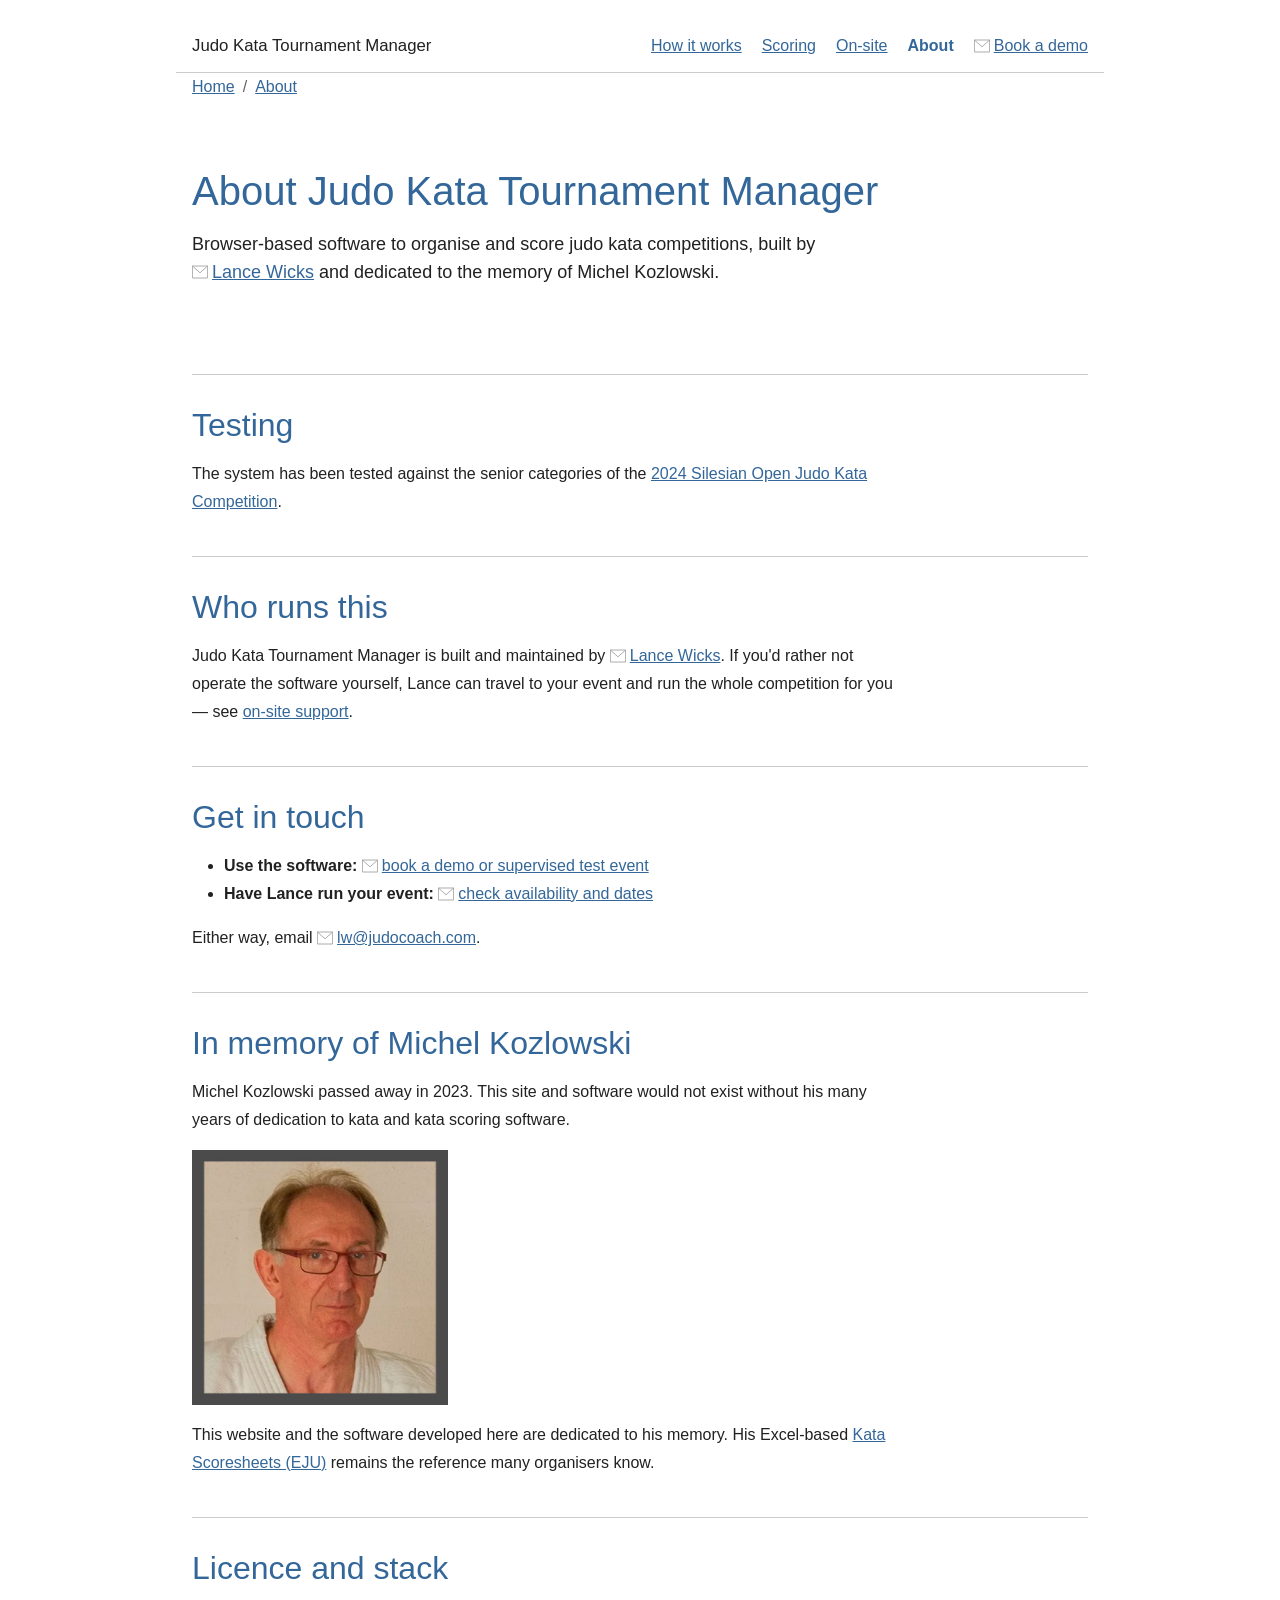
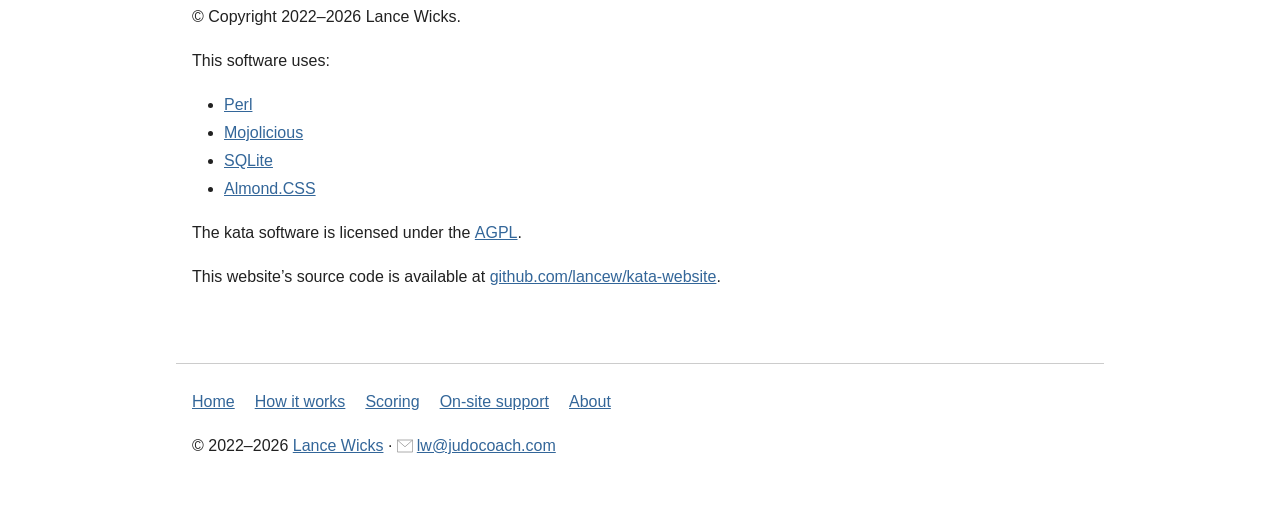
==== commit e5cf5e6b: "Strengthen conversion copy and add on-site, posted-kit and full-hardware offers - Homepage: outcome-" ====
--- a/about/index.html
+++ b/about/index.html
@@ -114,7 +114,7 @@
           <li><a href="/on-site/">On-site</a></li>
           <li><a href="/about/" aria-current="page">About</a></li>
           <li>
-            <a href="mailto:lw@judocoach.com?subject=Kata%20Tournament%20Manager%20demo">Get a demo</a>
+            <a href="mailto:lw@judocoach.com?subject=Kata%20Tournament%20Manager%20demo">Book a demo</a>
           </li>
         </ul>
       </nav>
@@ -150,11 +150,37 @@
         </p>
       </section>
 
+      <section class="section" aria-labelledby="who-heading">
+        <h2 id="who-heading">Who runs this</h2>
+        <p>
+          Judo Kata Tournament Manager is built and maintained by
+          <a href="mailto:lw@judocoach.com">Lance Wicks</a>. If you'd rather
+          not operate the software yourself, Lance can travel to your event and
+          run the whole competition for you — see
+          <a href="/on-site/">on-site support</a>.
+        </p>
+      </section>
+
       <section class="section" aria-labelledby="contact-heading">
-        <h2 id="contact-heading">Contact</h2>
-        <p>
-          For a demo, a test event, or
-          <a href="/on-site/">on-site support</a>, email
+        <h2 id="contact-heading">Get in touch</h2>
+        <ul>
+          <li>
+            <strong>Use the software:</strong>
+            <a
+              href="mailto:lw@judocoach.com?subject=Kata%20Tournament%20Manager%20demo"
+              >book a demo or supervised test event</a
+            >
+          </li>
+          <li>
+            <strong>Have Lance run your event:</strong>
+            <a
+              href="mailto:lw@judocoach.com?subject=On-site%20kata%20scoring%20support"
+              >check availability and dates</a
+            >
+          </li>
+        </ul>
+        <p>
+          Either way, email
           <a href="mailto:lw@judocoach.com">lw@judocoach.com</a>.
         </p>
       </section>
--- a/css/kata.css
+++ b/css/kata.css
@@ -122,11 +122,52 @@
 }
 
 .hero-actions {
+  display: flex;
+  flex-wrap: wrap;
+  align-items: center;
+  gap: 0.75rem;
   margin-top: 1.25rem;
 }
 
-.hero-actions a[href^="mailto:"] {
+.button-primary,
+.button-secondary {
+  display: inline-block;
+  padding: 0.7rem 1.2rem;
+  border: 2px solid #111;
+  border-radius: 4px;
   font-weight: 600;
+  line-height: 1.2;
+  text-decoration: none;
+}
+
+.button-primary {
+  background: #111;
+  color: #fff;
+}
+
+.button-secondary {
+  background: #fff;
+  color: #111;
+}
+
+.button-primary:hover,
+.button-primary:focus-visible {
+  background: #333;
+  border-color: #333;
+  color: #fff;
+}
+
+.button-secondary:hover,
+.button-secondary:focus-visible {
+  background: #111;
+  border-color: #111;
+  color: #fff;
+}
+
+.hero-proof {
+  margin-top: 1rem;
+  font-size: 0.95rem;
+  color: #444;
 }
 
 .content,
@@ -170,6 +211,31 @@
 
 .three-col h3 {
   margin-top: 0;
+}
+
+.offer-grid {
+  display: grid;
+  gap: 1.5rem;
+}
+
+@media (min-width: 40rem) {
+  .offer-grid {
+    grid-template-columns: repeat(auto-fit, minmax(16rem, 1fr));
+  }
+}
+
+.offer {
+  border: 1px solid #ccc;
+  border-left: 4px solid #333;
+  padding: 1.25rem 1.5rem;
+}
+
+.offer h3 {
+  margin-top: 0;
+}
+
+.offer p:last-child {
+  margin-bottom: 0;
 }
 
 .pdf-gallery {
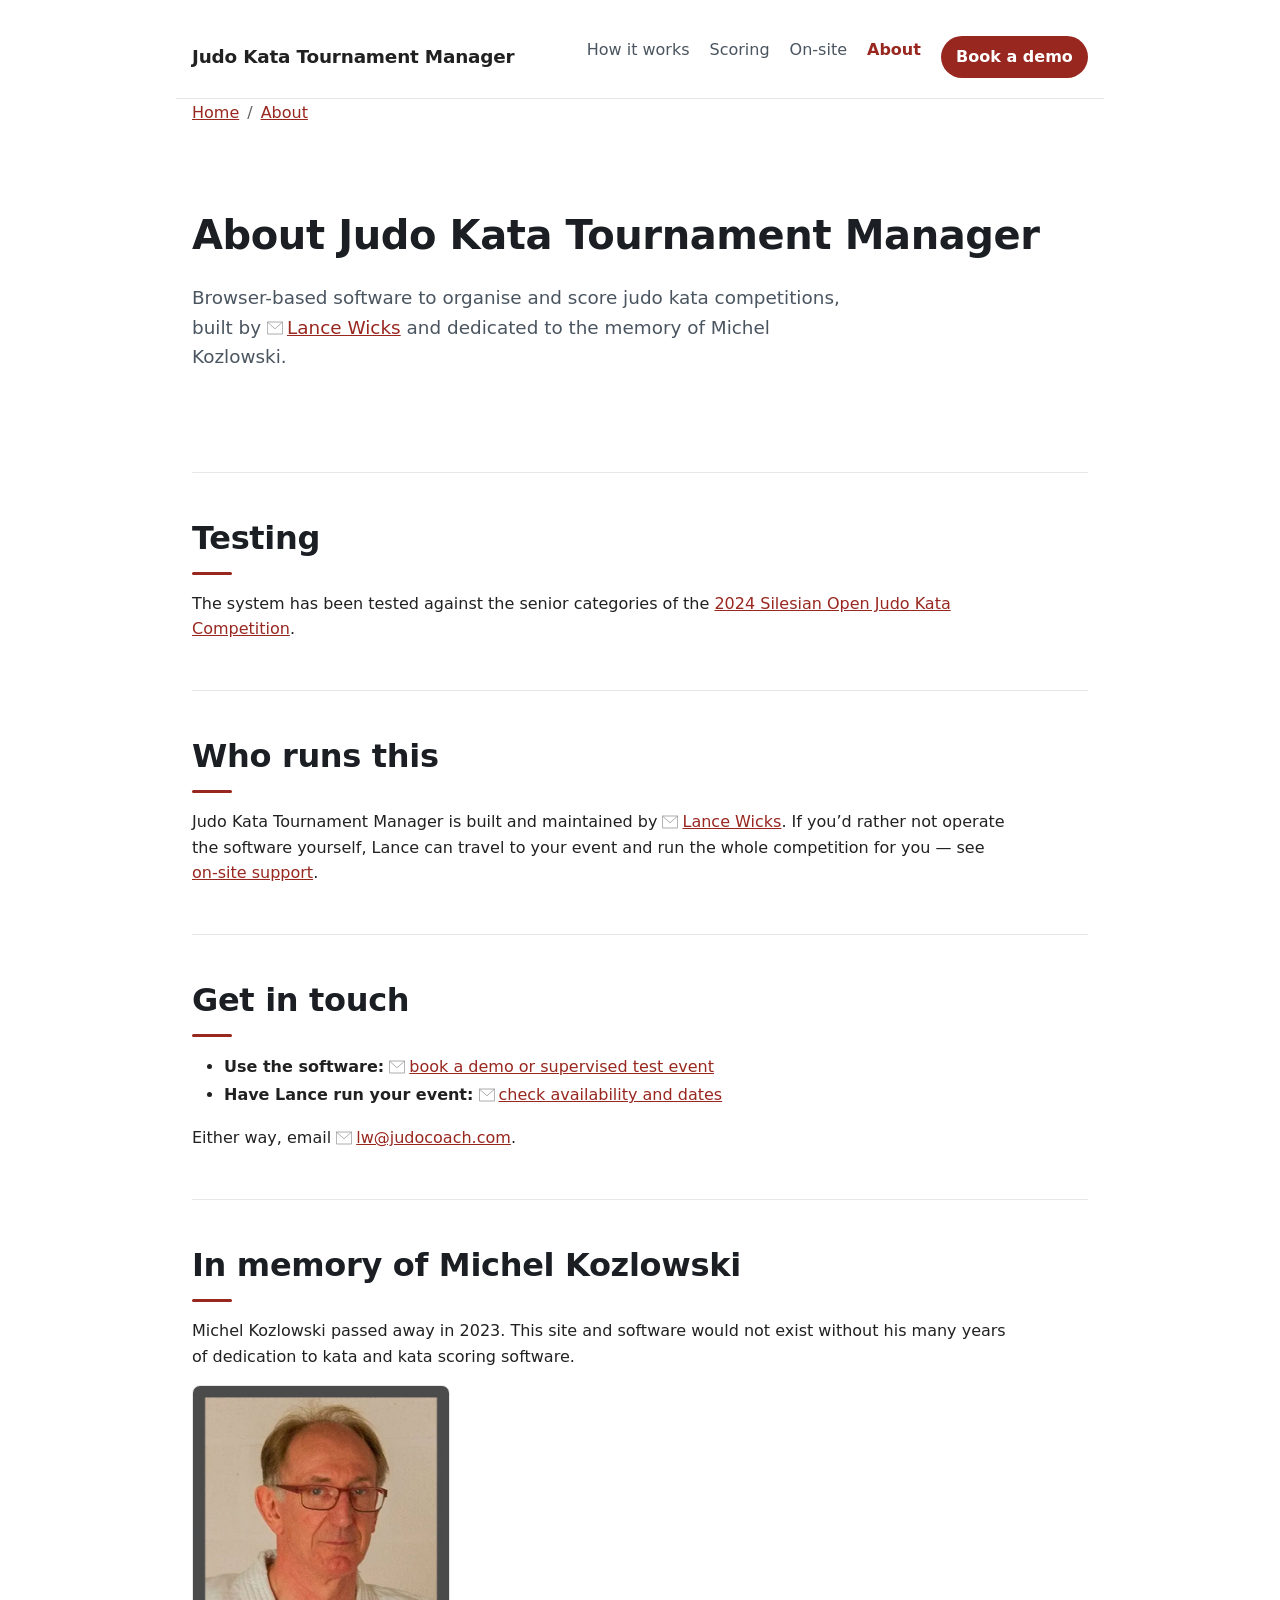
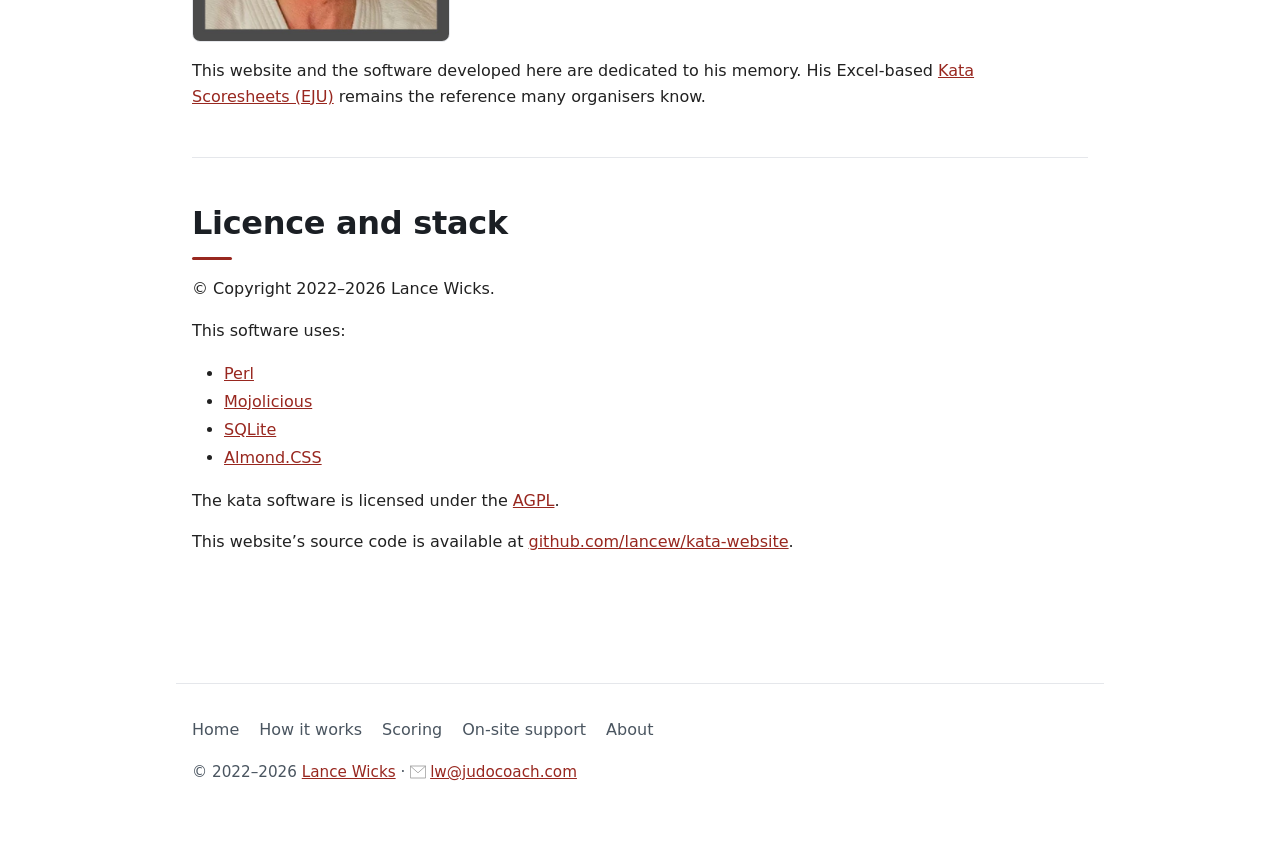
==== commit 25f00846: "Polish site copy and refresh the visual design - Normalise apostrophes to typographic style and fix " ====
--- a/about/index.html
+++ b/about/index.html
@@ -154,7 +154,7 @@
         <h2 id="who-heading">Who runs this</h2>
         <p>
           Judo Kata Tournament Manager is built and maintained by
-          <a href="mailto:lw@judocoach.com">Lance Wicks</a>. If you'd rather
+          <a href="mailto:lw@judocoach.com">Lance Wicks</a>. If you’d rather
           not operate the software yourself, Lance can travel to your event and
           run the whole competition for you — see
           <a href="/on-site/">on-site support</a>.
--- a/css/kata.css
+++ b/css/kata.css
@@ -1,4 +1,52 @@
 /* Marketing layout helpers on top of AlmondCSS */
+
+:root {
+  --primaryH: 4;
+  --primaryS: 66%;
+  --primaryL: 36%;
+  --font-family: system-ui, -apple-system, "Segoe UI", "Roboto",
+    "Helvetica Neue", "Arial", sans-serif;
+  --line: #e5e7eb;
+  --bg-soft: #f8f9fa;
+  --ink: #1b1f24;
+  --ink-soft: #4a5560;
+}
+
+html {
+  line-height: 1.6;
+}
+
+h1,
+h2,
+h3 {
+  color: var(--ink);
+  font-weight: 700;
+  letter-spacing: -0.01em;
+}
+
+h2::after {
+  content: "";
+  display: block;
+  width: 2.5rem;
+  height: 3px;
+  margin-top: 0.5rem;
+  background: var(--primary);
+  border-radius: 2px;
+}
+
+p {
+  line-height: 1.6;
+}
+
+a {
+  font-weight: 500;
+}
+
+figcaption {
+  margin-top: 0.5rem;
+  color: var(--ink-soft);
+  font-size: 0.9rem;
+}
 
 .skip-link {
   position: absolute;
@@ -17,30 +65,32 @@
 }
 
 :focus-visible {
-  outline: 3px solid #0b57d0;
+  outline: 3px solid var(--primary);
   outline-offset: 2px;
 }
 
 .site-header {
   max-width: 56rem;
   margin: 0 auto;
-  padding: 1rem 1rem 0.75rem;
+  padding: 1.25rem 1rem;
   display: flex;
   flex-wrap: wrap;
-  align-items: baseline;
+  align-items: center;
   justify-content: space-between;
-  gap: 0.5rem 1.5rem;
-  border-bottom: 1px solid #ccc;
+  gap: 0.75rem 1.5rem;
+  border-bottom: 1px solid var(--line);
 }
 
 .site-brand {
   margin: 0;
   font-weight: 700;
-  font-size: 1.05rem;
+  font-size: 1.15rem;
+  letter-spacing: -0.01em;
 }
 
 .site-brand a {
   color: inherit;
+  font-weight: 700;
   text-decoration: none;
 }
 
@@ -64,9 +114,52 @@
   margin: 0;
 }
 
+.site-nav a,
+.footer-nav a,
+.inpage-nav a {
+  color: var(--ink-soft);
+  font-weight: 500;
+  text-decoration: none;
+}
+
+.site-nav a:hover,
+.footer-nav a:hover,
+.inpage-nav a:hover {
+  color: var(--primary);
+  text-decoration: underline;
+}
+
 .site-nav a[aria-current="page"] {
+  color: var(--primary);
   font-weight: 700;
   text-decoration: none;
+}
+
+.site-nav li:last-child a {
+  padding: 0.45rem 0.95rem;
+  border-radius: 999px;
+  background: var(--primary);
+  color: #fff;
+  font-weight: 600;
+  text-decoration: none;
+}
+
+.site-nav li:last-child a:hover {
+  background: var(--primary-dark);
+  color: #fff;
+  text-decoration: none;
+}
+
+.inpage-nav {
+  padding: 0.85rem 1rem;
+  margin-bottom: 2rem;
+  border: 1px solid var(--line);
+  border-radius: 10px;
+  background: var(--bg-soft);
+}
+
+.inpage-nav ul {
+  margin: 0;
 }
 
 .breadcrumbs ol {
@@ -100,25 +193,33 @@
   margin: 0;
 }
 
-.section-cta {
+.section-cta,
+.section-cta a {
   font-weight: 600;
 }
 
 .hero {
-  padding: 1.5rem 0 2rem;
+  padding: 2rem 0 2.25rem;
 }
 
 .hero-brand {
-  font-family: Impact, Haettenschweiler, "Arial Narrow Bold", sans-serif;
-  font-weight: bold;
-  font-size: clamp(1.75rem, 4vw, 2.5rem);
-  line-height: 1.15;
-  margin: 0 0 0.75rem;
+  font-family: inherit;
+  font-weight: 700;
+  font-size: 0.8rem;
+  letter-spacing: 0.22em;
+  text-transform: uppercase;
+  color: var(--primary);
+  margin: 0 0 0.9rem;
+}
+
+.hero h1 {
+  margin-bottom: 1rem;
 }
 
 .hero p.lede {
-  font-size: 1.125rem;
-  max-width: 40rem;
+  font-size: 1.15rem;
+  color: var(--ink-soft);
+  max-width: 42rem;
 }
 
 .hero-actions {
@@ -129,45 +230,56 @@
   margin-top: 1.25rem;
 }
 
-.button-primary,
-.button-secondary {
+a.button-primary,
+a.button-secondary {
   display: inline-block;
-  padding: 0.7rem 1.2rem;
-  border: 2px solid #111;
-  border-radius: 4px;
+  padding: 0.7rem 1.3rem;
+  border: 2px solid var(--primary);
+  border-radius: 8px;
   font-weight: 600;
   line-height: 1.2;
   text-decoration: none;
-}
-
-.button-primary {
-  background: #111;
-  color: #fff;
-}
-
-.button-secondary {
-  background: #fff;
-  color: #111;
+  transition:
+    background-color 0.15s ease,
+    color 0.15s ease,
+    border-color 0.15s ease;
+}
+
+a.button-primary,
+a.button-primary:link,
+a.button-primary:visited {
+  background: var(--primary);
+  color: #fff;
+  box-shadow: 0 1px 2px rgb(0 0 0 / 0.12);
 }
 
 .button-primary:hover,
 .button-primary:focus-visible {
-  background: #333;
-  border-color: #333;
-  color: #fff;
+  background: var(--primary-dark);
+  border-color: var(--primary-dark);
+  color: #fff;
+}
+
+a.button-secondary,
+a.button-secondary:link,
+a.button-secondary:visited {
+  background: #fff;
+  color: var(--primary);
 }
 
 .button-secondary:hover,
 .button-secondary:focus-visible {
-  background: #111;
-  border-color: #111;
+  background: var(--primary);
+  border-color: var(--primary);
   color: #fff;
 }
 
 .hero-proof {
-  margin-top: 1rem;
+  margin-top: 1.1rem;
+  padding-left: 0.75rem;
+  border-left: 3px solid var(--primary);
   font-size: 0.95rem;
-  color: #444;
+  color: var(--ink-soft);
 }
 
 .content,
@@ -178,9 +290,9 @@
 }
 
 .section {
-  margin: 2.5rem 0;
-  padding-top: 0.5rem;
-  border-top: 1px solid #ccc;
+  margin: 3rem 0;
+  padding-top: 1rem;
+  border-top: 1px solid var(--line);
 }
 
 .two-col {
@@ -215,7 +327,7 @@
 
 .offer-grid {
   display: grid;
-  gap: 1.5rem;
+  gap: 1.25rem;
 }
 
 @media (min-width: 40rem) {
@@ -225,9 +337,21 @@
 }
 
 .offer {
-  border: 1px solid #ccc;
-  border-left: 4px solid #333;
-  padding: 1.25rem 1.5rem;
+  border: 1px solid var(--line);
+  border-radius: 12px;
+  padding: 1.4rem 1.5rem;
+  background: #fff;
+  box-shadow: 0 1px 2px rgb(0 0 0 / 0.04);
+  transition:
+    box-shadow 0.15s ease,
+    transform 0.15s ease,
+    border-color 0.15s ease;
+}
+
+.offer:hover {
+  border-color: var(--primary);
+  box-shadow: 0 8px 20px rgb(0 0 0 / 0.08);
+  transform: translateY(-2px);
 }
 
 .offer h3 {
@@ -263,10 +387,19 @@
   height: auto;
 }
 
+.proof-gallery figure img,
+.pdf-gallery figure img {
+  border: 1px solid var(--line);
+  border-radius: 8px;
+  box-shadow: 0 1px 3px rgb(0 0 0 / 0.06);
+}
+
 .cta-panel {
-  background: #f5f5f5;
-  padding: 1.25rem 1.5rem;
-  border-left: 4px solid #333;
+  background: var(--primary-transparent);
+  padding: 1.5rem 1.75rem;
+  border: 1px solid var(--line);
+  border-left: 4px solid var(--primary);
+  border-radius: 12px;
 }
 
 .steps {
@@ -291,6 +424,8 @@
   height: auto;
   display: block;
   margin: 1rem 0;
+  border: 1px solid var(--line);
+  border-radius: 8px;
 }
 
 img.zoomable {
@@ -381,8 +516,14 @@
 }
 
 .site-footer {
-  border-top: 1px solid #ccc;
-  padding-top: 1rem;
+  border-top: 1px solid var(--line);
+  margin-top: 3rem;
+  padding: 1.5rem 1rem 2rem;
+}
+
+.site-footer p {
+  color: var(--ink-soft);
+  font-size: 0.95rem;
 }
 
 /* Legacy class kept for compatibility if referenced elsewhere */
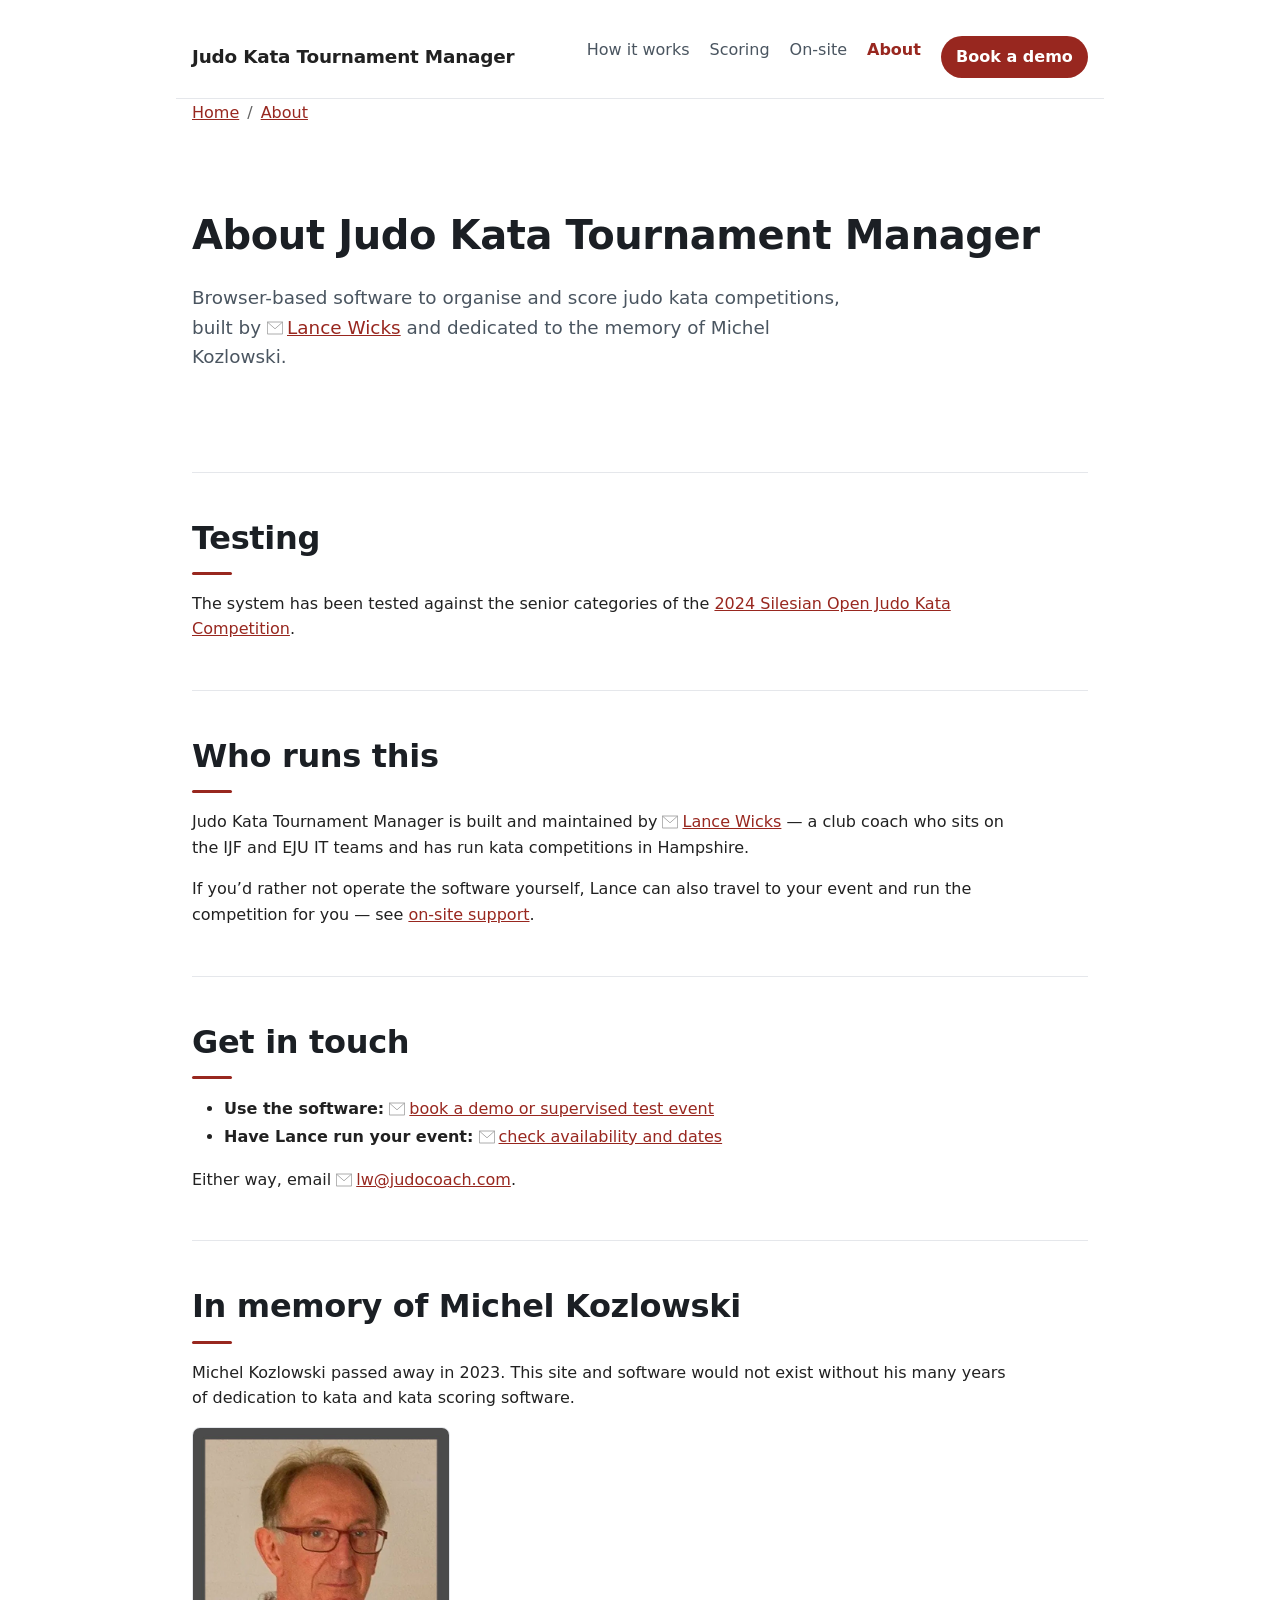
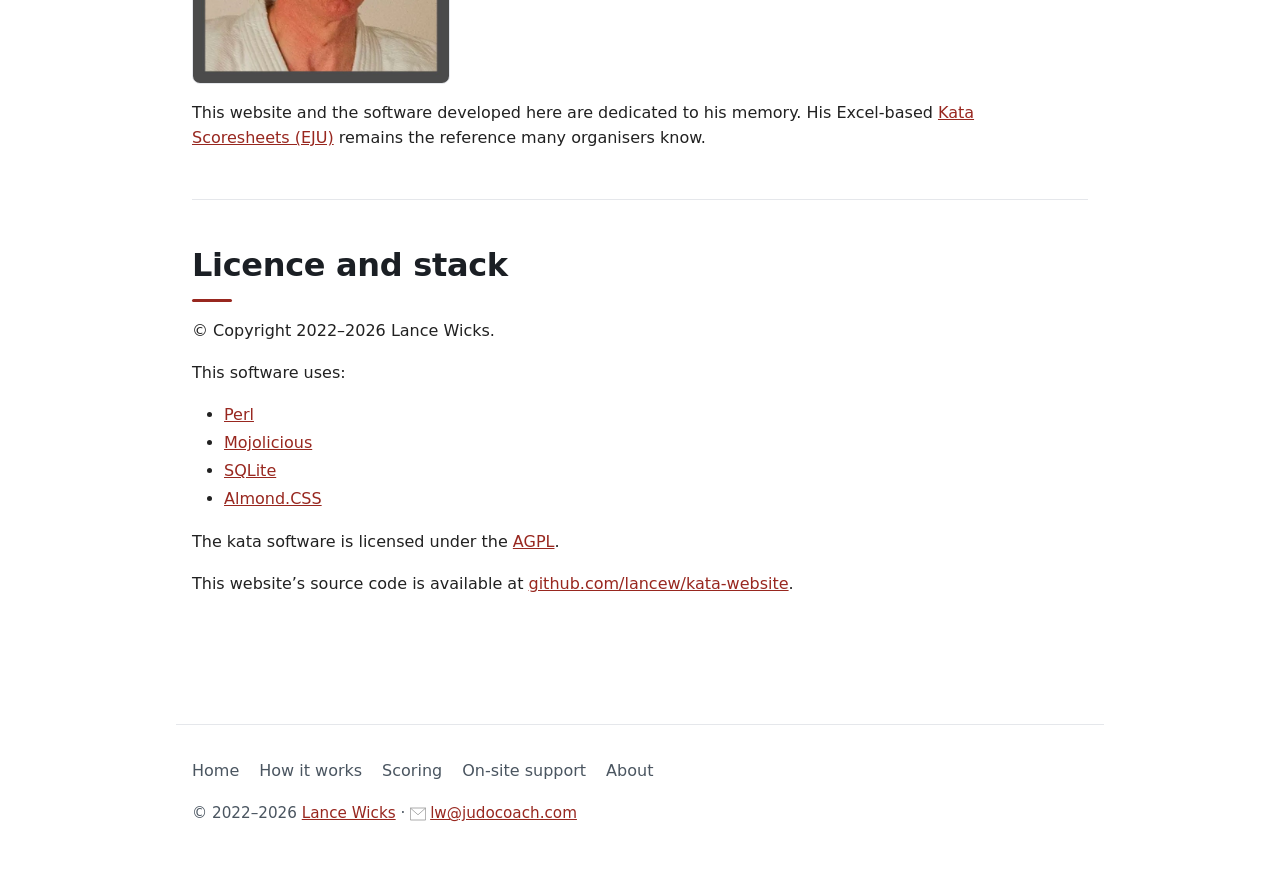
==== commit 534ab838: "Sharpen homepage message-market fit and add low-key experience note - Hero lede names the specific p" ====
--- a/about/index.html
+++ b/about/index.html
@@ -154,9 +154,13 @@
         <h2 id="who-heading">Who runs this</h2>
         <p>
           Judo Kata Tournament Manager is built and maintained by
-          <a href="mailto:lw@judocoach.com">Lance Wicks</a>. If you’d rather
-          not operate the software yourself, Lance can travel to your event and
-          run the whole competition for you — see
+          <a href="mailto:lw@judocoach.com">Lance Wicks</a> — a club coach who
+          sits on the IJF and EJU IT teams and has run kata competitions in
+          Hampshire.
+        </p>
+        <p>
+          If you’d rather not operate the software yourself, Lance can also
+          travel to your event and run the competition for you — see
           <a href="/on-site/">on-site support</a>.
         </p>
       </section>
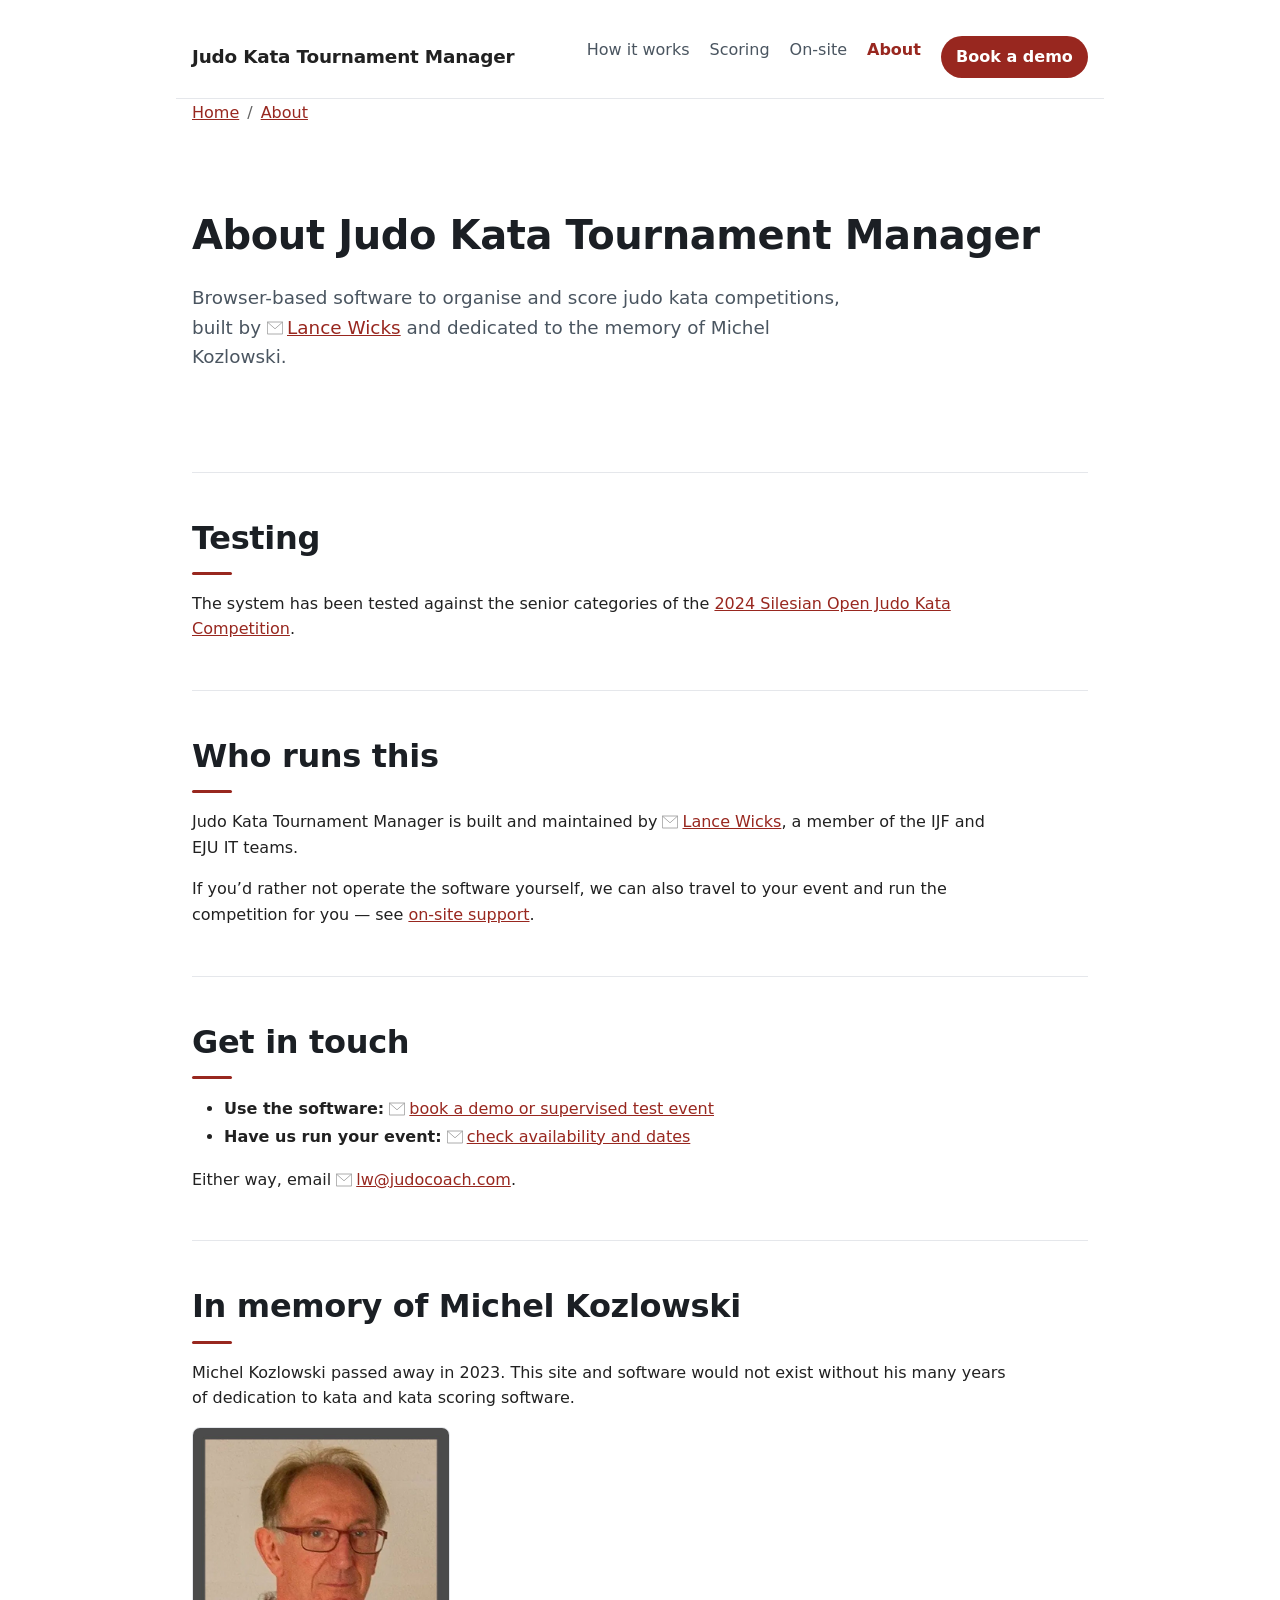
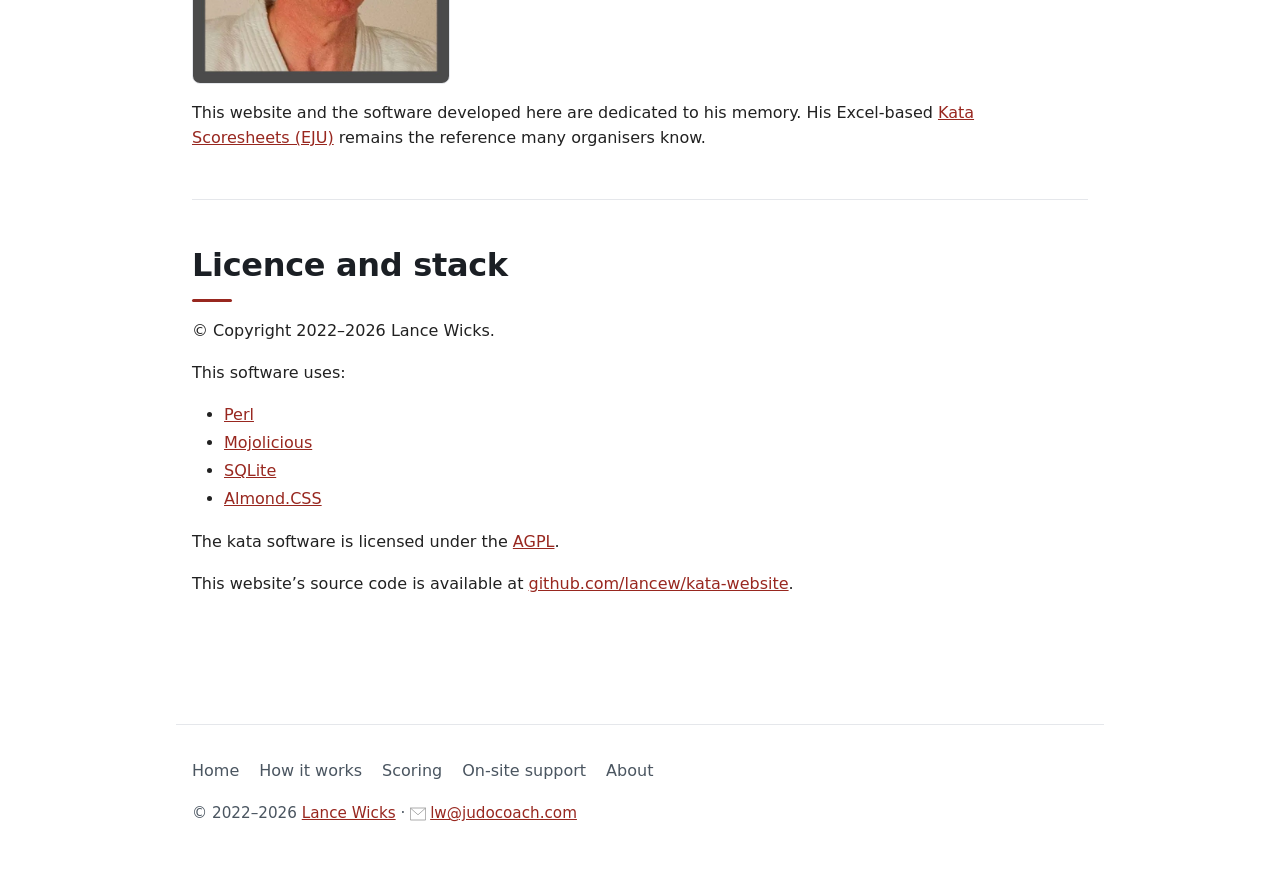
==== commit 246ed995: "Use a generic 'us' voice and trim the bio - Drop club coach and Hampshire details; keep the IJF and " ====
--- a/about/index.html
+++ b/about/index.html
@@ -154,13 +154,12 @@
         <h2 id="who-heading">Who runs this</h2>
         <p>
           Judo Kata Tournament Manager is built and maintained by
-          <a href="mailto:lw@judocoach.com">Lance Wicks</a> — a club coach who
-          sits on the IJF and EJU IT teams and has run kata competitions in
-          Hampshire.
-        </p>
-        <p>
-          If you’d rather not operate the software yourself, Lance can also
-          travel to your event and run the competition for you — see
+          <a href="mailto:lw@judocoach.com">Lance Wicks</a>, a member of the
+          IJF and EJU IT teams.
+        </p>
+        <p>
+          If you’d rather not operate the software yourself, we can also travel
+          to your event and run the competition for you — see
           <a href="/on-site/">on-site support</a>.
         </p>
       </section>
@@ -176,7 +175,7 @@
             >
           </li>
           <li>
-            <strong>Have Lance run your event:</strong>
+            <strong>Have us run your event:</strong>
             <a
               href="mailto:lw@judocoach.com?subject=On-site%20kata%20scoring%20support"
               >check availability and dates</a
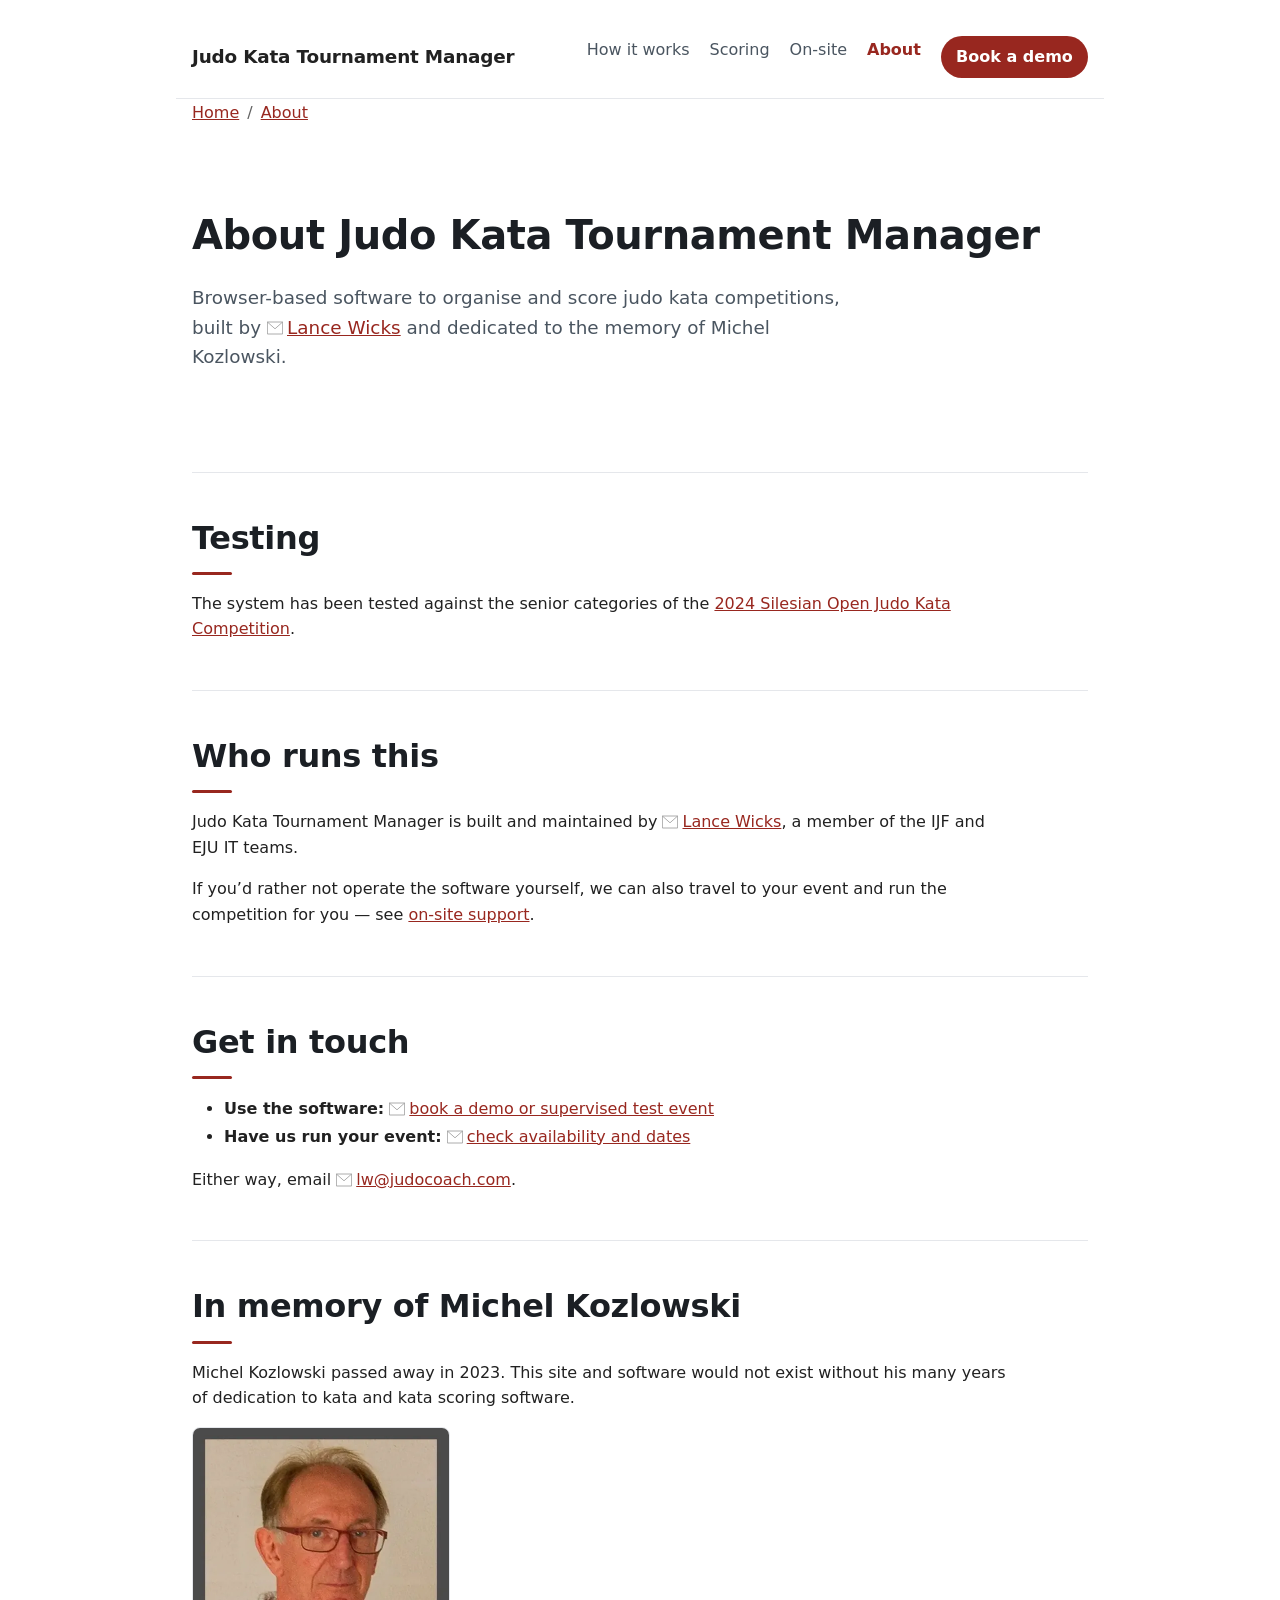
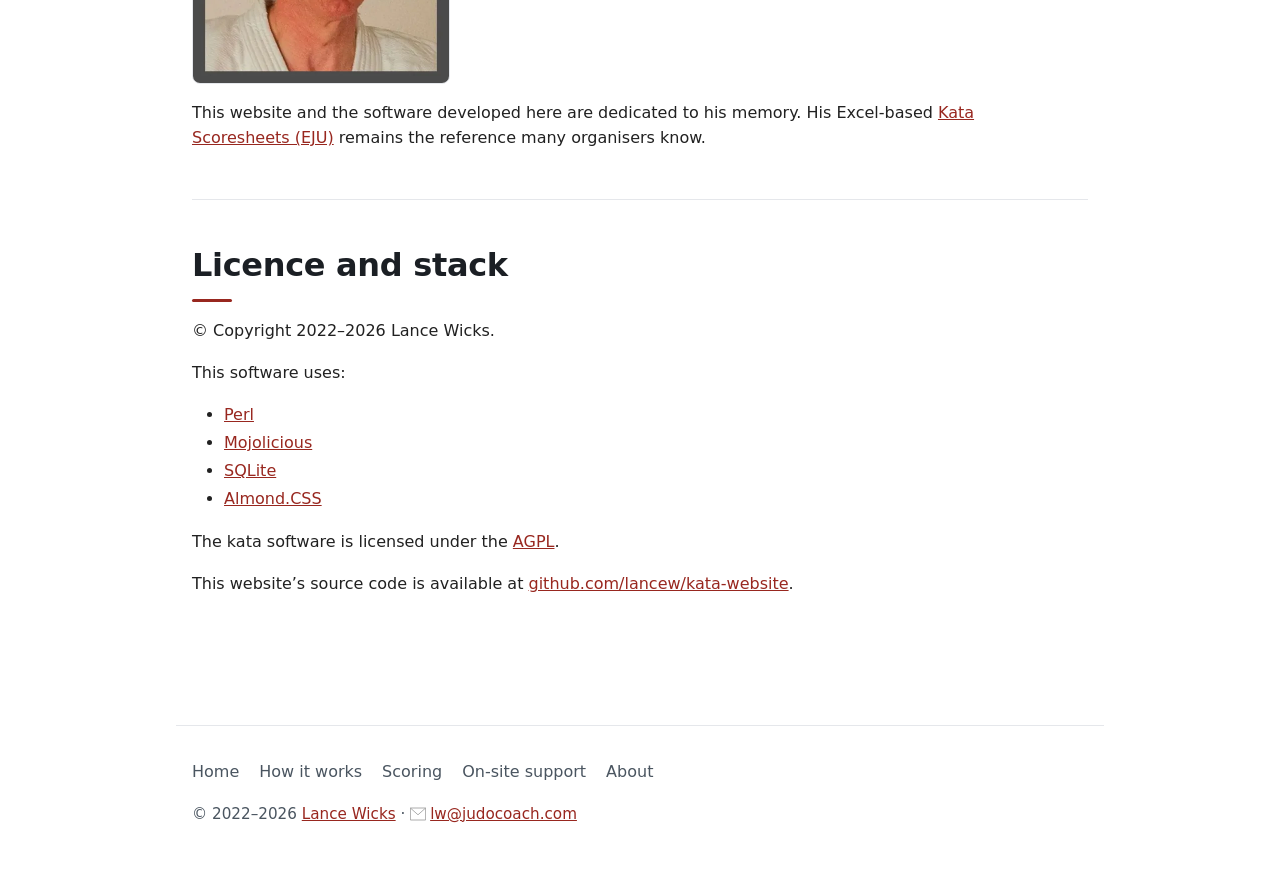
==== commit 2684d774: "SEO: remove beta zip, serve WebP images, trim title, tidy sitemap - Delete publicly-served 11MB beta" ====
--- a/about/index.html
+++ b/about/index.html
@@ -11,6 +11,8 @@
     <meta property="og:locale" content="en_GB" />
     <meta property="og:image" content="https://katajudo.com/og-image.png" />
     <meta property="og:image:alt" content="Judo Kata Tournament Manager" />
+    <meta property="og:image:width" content="1200" />
+    <meta property="og:image:height" content="621" />
     <meta name="twitter:card" content="summary_large_image" />
     <meta name="twitter:image" content="https://katajudo.com/og-image.png" />
     <meta name="twitter:image:alt" content="Judo Kata Tournament Manager" />
@@ -196,10 +198,10 @@
           software.
         </p>
         <img
-          src="/mk.jpg"
+          src="/mk.webp"
           alt="Portrait of Michel Kozlowski"
-          width="660"
-          height="657"
+          width="512"
+          height="510"
           loading="lazy"
         />
         <p>
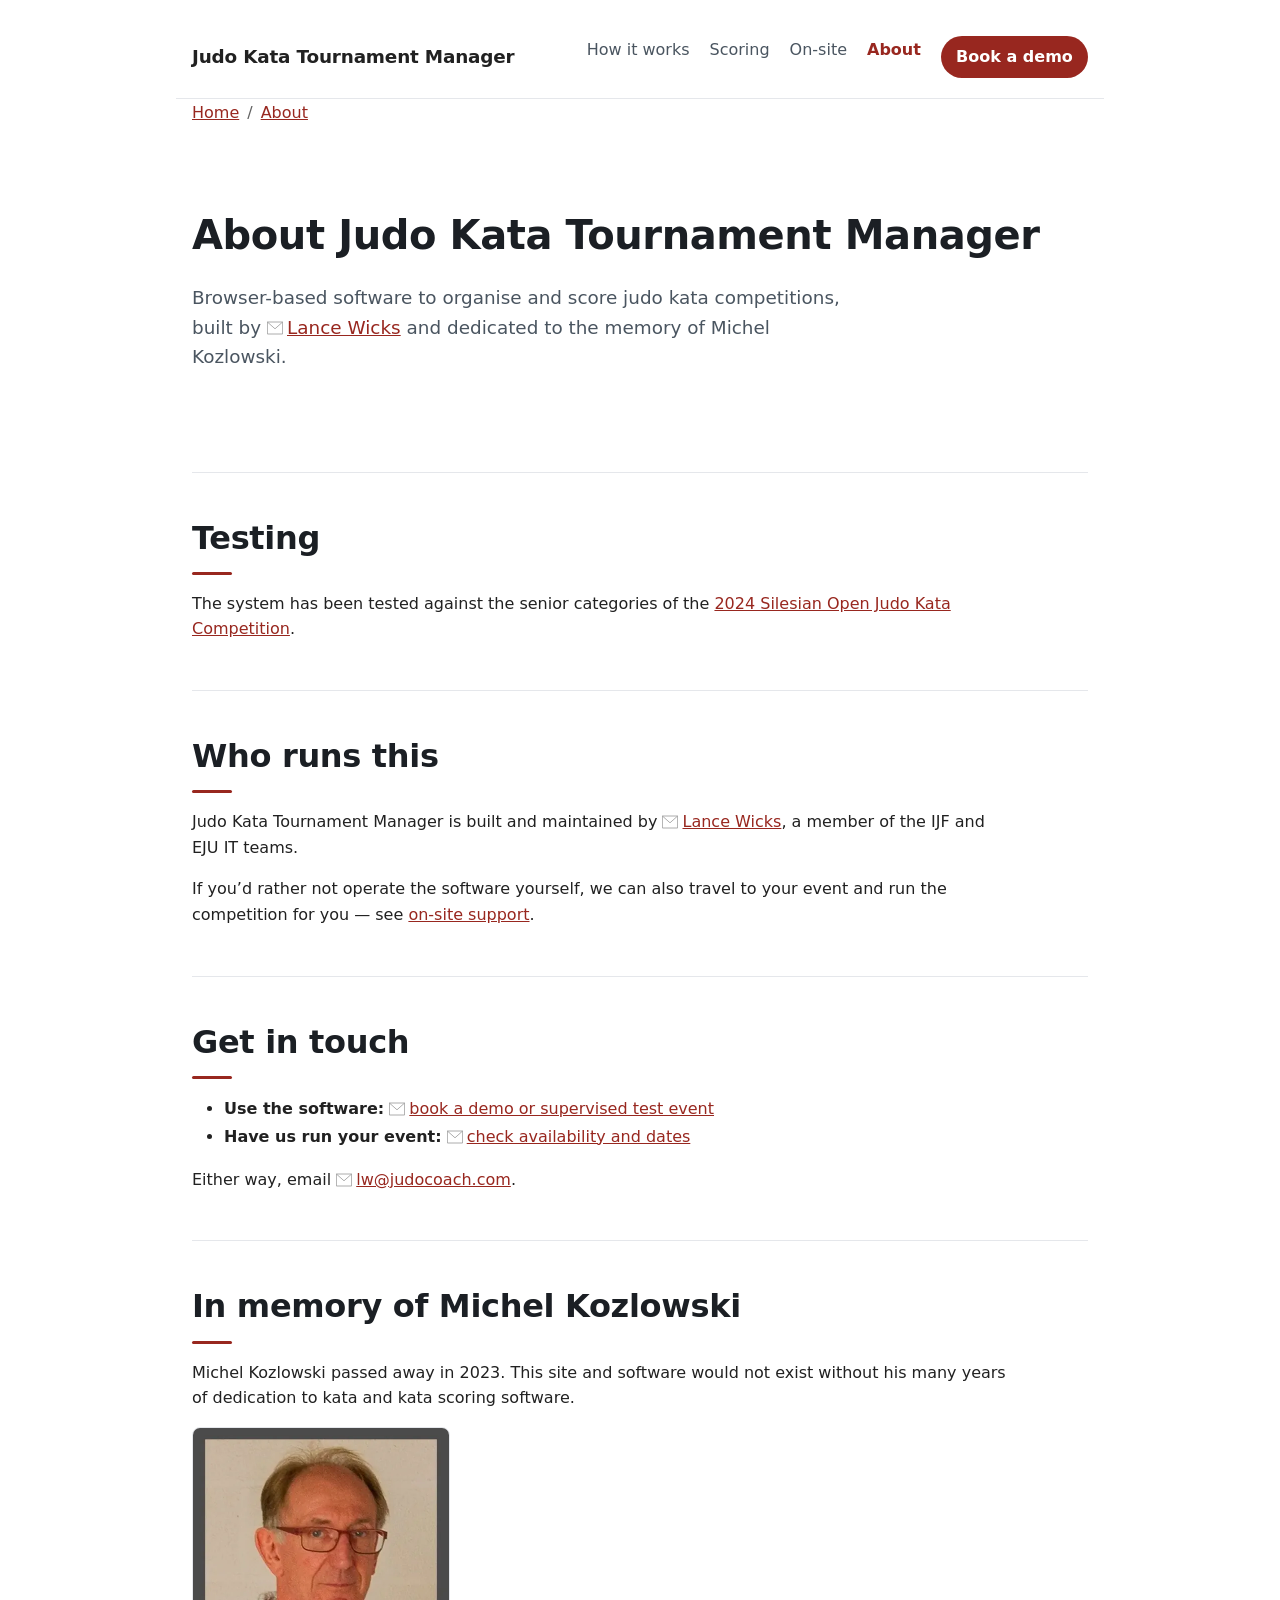
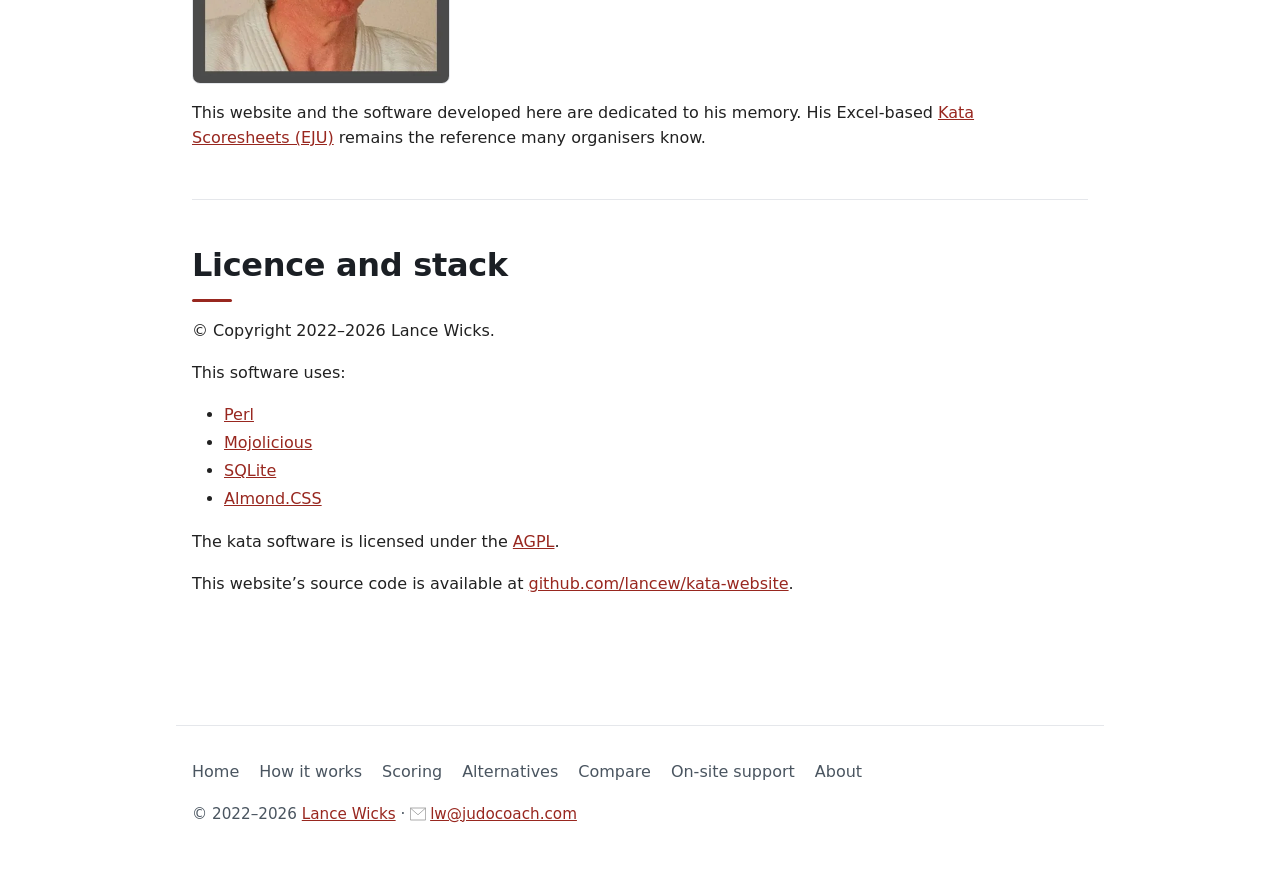
==== commit cfcf7c58: "Add competitor and alternative pages Build /alternatives/ roundup, /alternatives/kata-scoresheets-ex" ====
--- a/about/index.html
+++ b/about/index.html
@@ -267,6 +267,8 @@
           <li><a href="/">Home</a></li>
           <li><a href="/how-it-works/">How it works</a></li>
           <li><a href="/scoring/">Scoring</a></li>
+          <li><a href="/alternatives/">Alternatives</a></li>
+          <li><a href="/compare/">Compare</a></li>
           <li><a href="/on-site/">On-site support</a></li>
           <li><a href="/about/">About</a></li>
         </ul>
--- a/css/kata.css
+++ b/css/kata.css
@@ -538,3 +538,35 @@
   right: 15px;
   top: 15px;
 }
+
+.table-wrap {
+  overflow-x: auto;
+  margin: 1rem 0 1.5rem;
+}
+
+.table-wrap table {
+  width: 100%;
+  border-collapse: collapse;
+  font-size: 0.95rem;
+}
+
+.table-wrap th,
+.table-wrap td {
+  text-align: left;
+  vertical-align: top;
+  padding: 0.55rem 0.75rem;
+  border-bottom: 1px solid var(--line);
+}
+
+.table-wrap thead th {
+  border-bottom: 2px solid var(--line);
+}
+
+.table-wrap tbody th {
+  font-weight: 600;
+}
+
+.muted {
+  color: var(--ink-soft);
+  font-size: 0.9rem;
+}
